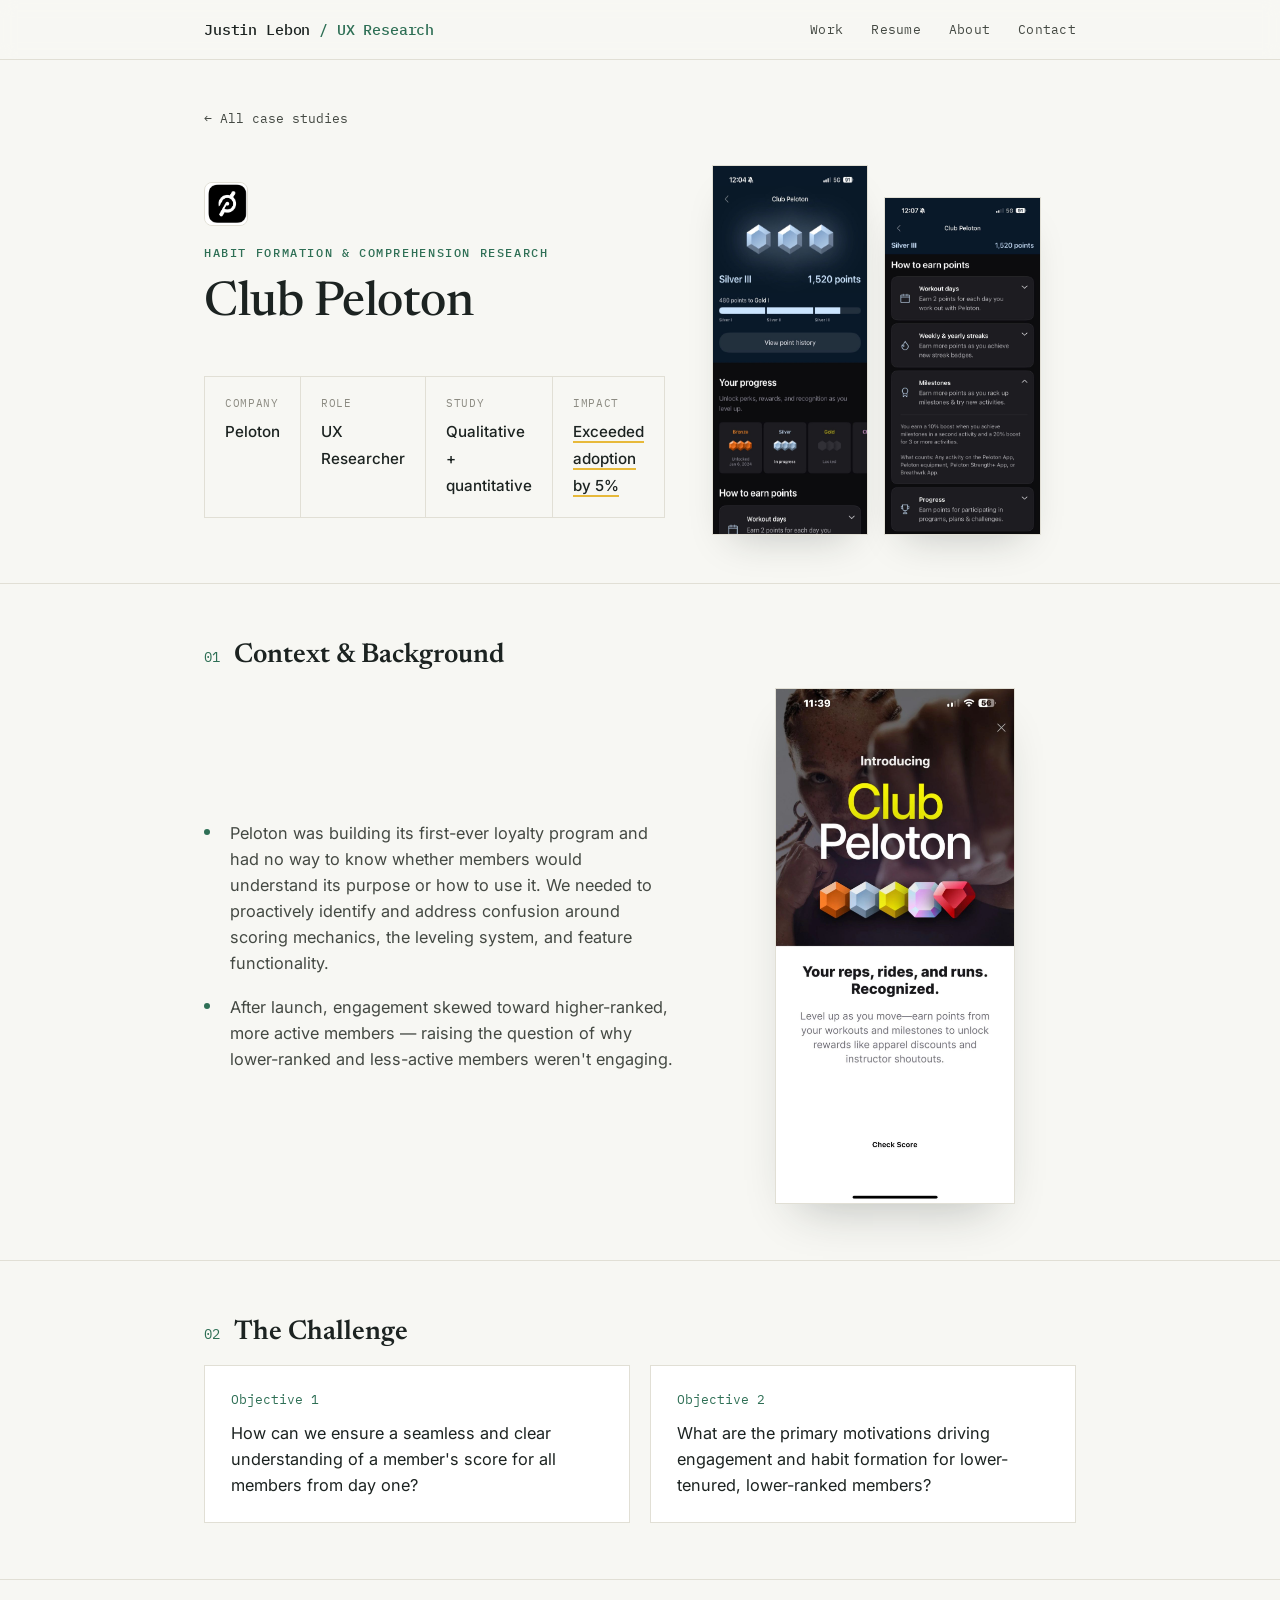
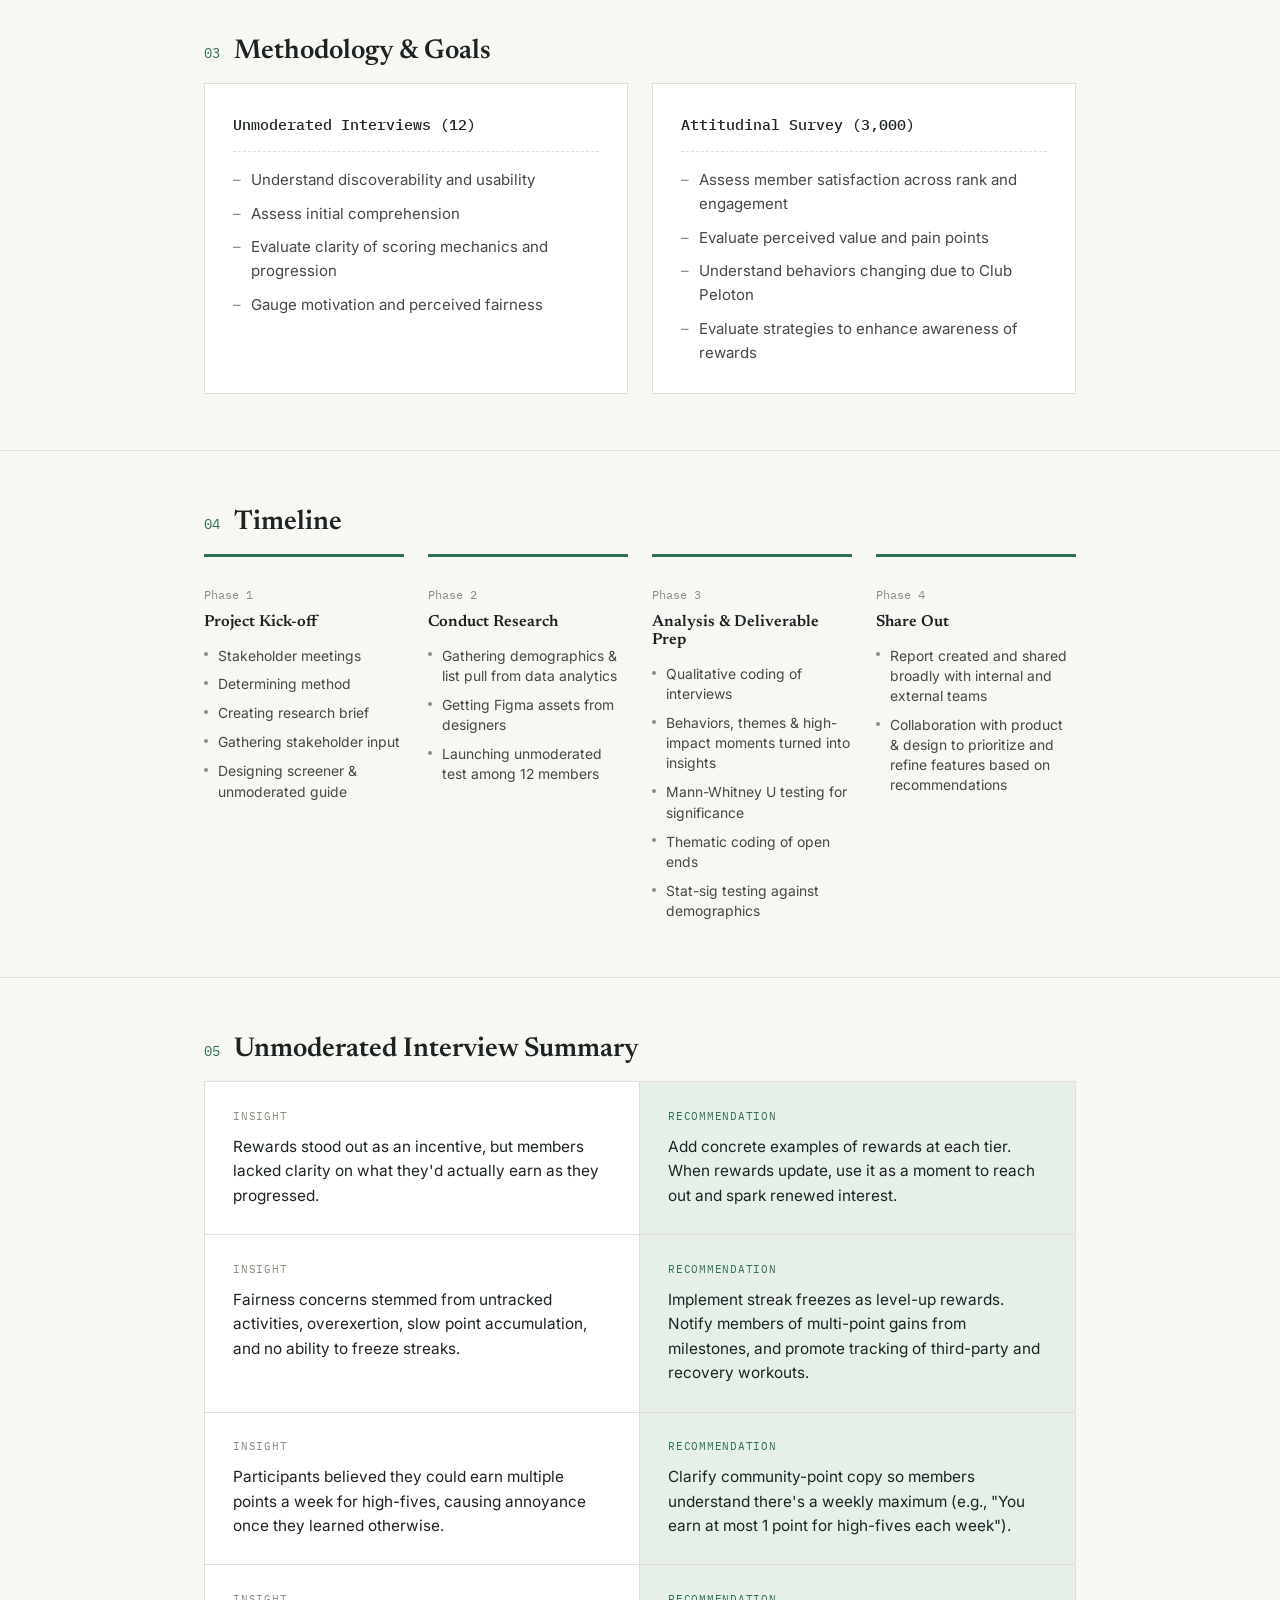
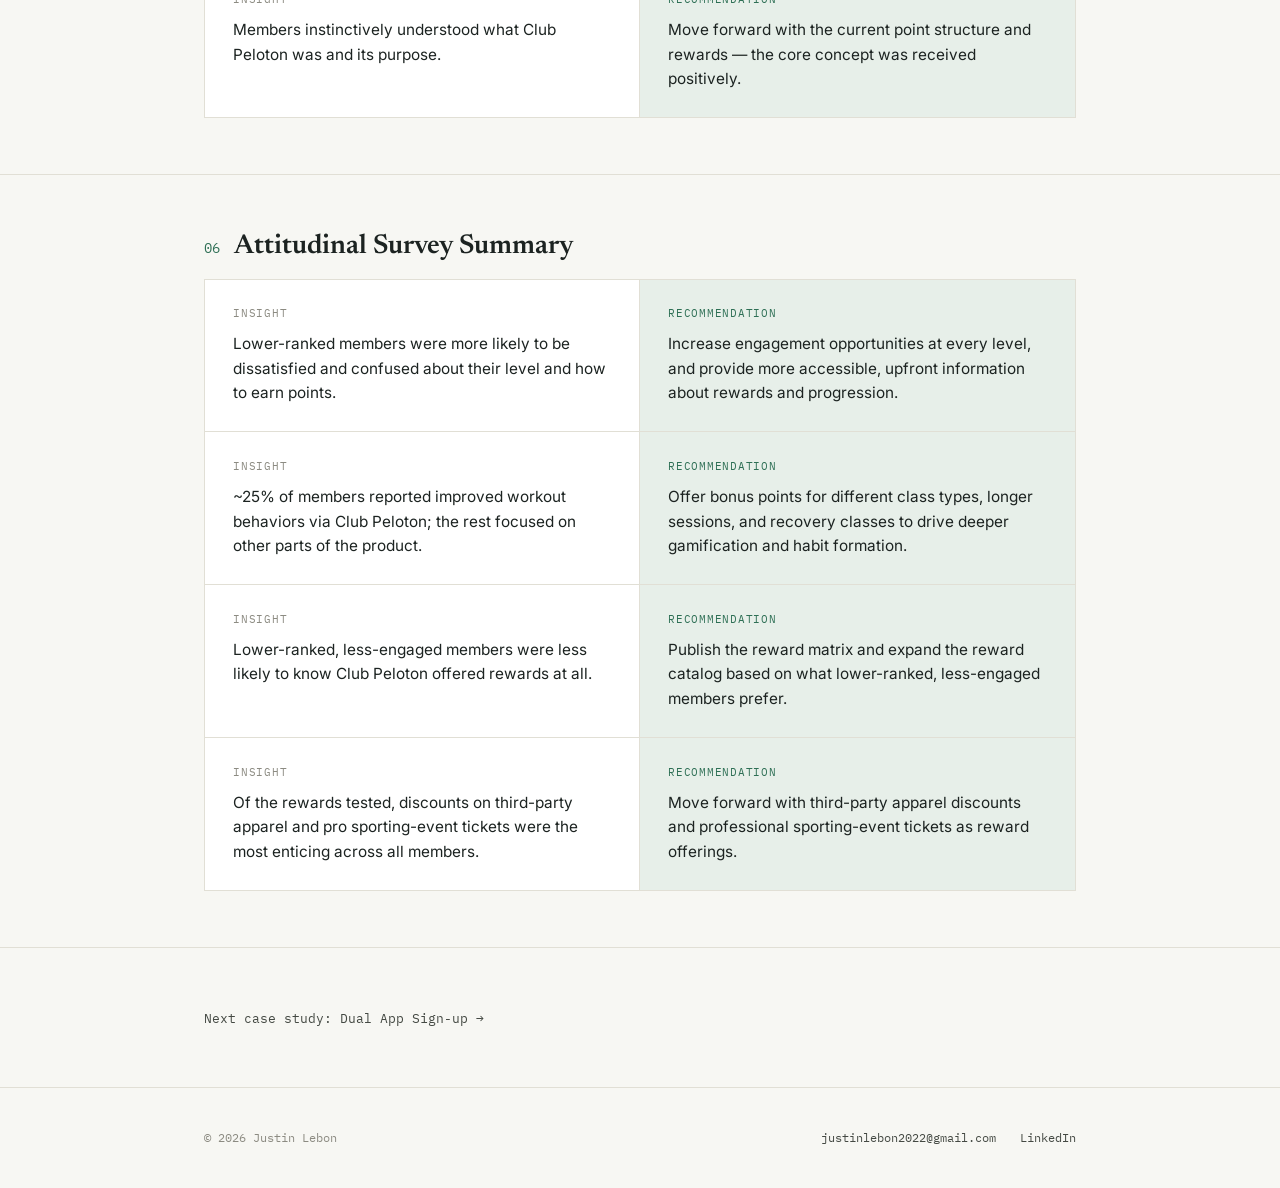
==== club-peloton.html @ ace044d2 "Update club-peloton.html" ====
<!DOCTYPE html>
<html lang="en">
<head>
<meta charset="UTF-8">
<meta name="viewport" content="width=device-width, initial-scale=1.0">
<title>Club Peloton — Justin Lebon</title>
<meta name="description" content="Habit formation and comprehension research for Peloton's first loyalty program.">
<link rel="preconnect" href="https://fonts.googleapis.com">
<link rel="preconnect" href="https://fonts.gstatic.com" crossorigin>
<link href="https://fonts.googleapis.com/css2?family=Newsreader:wght@400;500;600&family=Inter:wght@400;500;600&family=IBM+Plex+Mono:wght@400;500&display=swap" rel="stylesheet">
<link rel="stylesheet" href="style.css">
</head>
<body>

<header class="site-header">
  <div class="container">
    <a href="index.html" class="brand">Justin Lebon <span>/ UX Research</span></a>
    <nav class="nav-links">
      <a href="index.html#work">Work</a>
      <a href="resume.html">Resume</a>
      <a href="index.html#about">About</a>
      <a href="mailto:justinlebon2022@gmail.com">Contact</a>
    </nav>
  </div>
</header>

<main>
  <section class="case-hero">
    <div class="container">
      <a href="index.html#work" class="back-link">← All case studies</a>

      <div class="grid">
        <div>
          <img class="company-logo" src="images/peloton-logo.jpg" alt="Peloton logo">
          <span class="eyebrow">Habit Formation &amp; Comprehension Research</span>
          <h1>Club Peloton</h1>

          <div class="meta-row">
            <div class="cell"><span class="k">Company</span><span class="v">Peloton</span></div>
            <div class="cell"><span class="k">Role</span><span class="v">UX Researcher</span></div>
            <div class="cell"><span class="k">Study</span><span class="v">Qualitative + quantitative</span></div>
            <div class="cell"><span class="k">Impact</span><span class="v mark">Exceeded adoption by 5%</span></div>
          </div>
        </div>
        <div class="shots">
          <img src="images/club-peloton-progress.jpg" alt="Club Peloton progress screen showing Silver III rank">
          <img src="images/club-peloton-earnpoints.jpg" alt="Club Peloton screen listing how to earn points">
        </div>
      </div>
    </div>
  </section>

  <section class="case-section">
    <div class="container">
      <div class="section-head"><span class="index">01</span><h2>Context &amp; Background</h2></div>
      <div class="context-media reveal">
        <ul class="lead-list" style="margin:0;">
          <li>Peloton was building its first-ever loyalty program and had no way to know whether members would understand its purpose or how to use it. We needed to proactively identify and address confusion around scoring mechanics, the leveling system, and feature functionality.</li>
          <li>After launch, engagement skewed toward higher-ranked, more active members — raising the question of why lower-ranked and less-active members weren't engaging.</li>
        </ul>
        <div class="art phone">
          <img src="images/club-peloton-intro.jpg" alt="Introducing Club Peloton onboarding screen">
        </div>
      </div>
    </div>
  </section>

  <section class="case-section">
    <div class="container">
      <div class="section-head"><span class="index">02</span><h2>The Challenge</h2></div>
      <div class="objective-cards reveal">
        <div class="objective-card">
          <span class="num">Objective 1</span>
          <p>How can we ensure a seamless and clear understanding of a member's score for all members from day one?</p>
        </div>
        <div class="objective-card">
          <span class="num">Objective 2</span>
          <p>What are the primary motivations driving engagement and habit formation for lower-tenured, lower-ranked members?</p>
        </div>
      </div>
    </div>
  </section>

  <section class="case-section">
    <div class="container">
      <div class="section-head"><span class="index">03</span><h2>Methodology &amp; Goals</h2></div>
      <div class="method-grid reveal">
        <div class="method-card">
          <div class="method-name">Unmoderated Interviews (12)</div>
          <ul>
            <li>Understand discoverability and usability</li>
            <li>Assess initial comprehension</li>
            <li>Evaluate clarity of scoring mechanics and progression</li>
            <li>Gauge motivation and perceived fairness</li>
          </ul>
        </div>
        <div class="method-card">
          <div class="method-name">Attitudinal Survey (3,000)</div>
          <ul>
            <li>Assess member satisfaction across rank and engagement</li>
            <li>Evaluate perceived value and pain points</li>
            <li>Understand behaviors changing due to Club Peloton</li>
            <li>Evaluate strategies to enhance awareness of rewards</li>
          </ul>
        </div>
      </div>
    </div>
  </section>

  <section class="case-section">
    <div class="container">
      <div class="section-head"><span class="index">04</span><h2>Timeline</h2></div>
      <div class="timeline reveal">
        <div class="timeline-phase">
          <span class="phase-num">Phase 1</span>
          <h3>Project Kick-off</h3>
          <ul>
            <li>Stakeholder meetings</li>
            <li>Determining method</li>
            <li>Creating research brief</li>
            <li>Gathering stakeholder input</li>
            <li>Designing screener &amp; unmoderated guide</li>
          </ul>
        </div>
        <div class="timeline-phase">
          <span class="phase-num">Phase 2</span>
          <h3>Conduct Research</h3>
          <ul>
            <li>Gathering demographics &amp; list pull from data analytics</li>
            <li>Getting Figma assets from designers</li>
            <li>Launching unmoderated test among 12 members</li>
          </ul>
        </div>
        <div class="timeline-phase">
          <span class="phase-num">Phase 3</span>
          <h3>Analysis &amp; Deliverable Prep</h3>
          <ul>
            <li>Qualitative coding of interviews</li>
            <li>Behaviors, themes &amp; high-impact moments turned into insights</li>
            <li>Mann-Whitney U testing for significance</li>
            <li>Thematic coding of open ends</li>
            <li>Stat-sig testing against demographics</li>
          </ul>
        </div>
        <div class="timeline-phase">
          <span class="phase-num">Phase 4</span>
          <h3>Share Out</h3>
          <ul>
            <li>Report created and shared broadly with internal and external teams</li>
            <li>Collaboration with product &amp; design to prioritize and refine features based on recommendations</li>
          </ul>
        </div>
      </div>
    </div>
  </section>

  <section class="case-section">
    <div class="container">
      <div class="section-head"><span class="index">05</span><h2>Unmoderated Interview Summary</h2></div>
      <div class="finding-list reveal">
        <div class="finding">
          <div class="insight"><span class="tag">Insight</span><p>Rewards stood out as an incentive, but members lacked clarity on what they'd actually earn as they progressed.</p></div>
          <div class="recommendation"><span class="tag">Recommendation</span><p>Add concrete examples of rewards at each tier. When rewards update, use it as a moment to reach out and spark renewed interest.</p></div>
        </div>
        <div class="finding">
          <div class="insight"><span class="tag">Insight</span><p>Fairness concerns stemmed from untracked activities, overexertion, slow point accumulation, and no ability to freeze streaks.</p></div>
          <div class="recommendation"><span class="tag">Recommendation</span><p>Implement streak freezes as level-up rewards. Notify members of multi-point gains from milestones, and promote tracking of third-party and recovery workouts.</p></div>
        </div>
        <div class="finding">
          <div class="insight"><span class="tag">Insight</span><p>Participants believed they could earn multiple points a week for high-fives, causing annoyance once they learned otherwise.</p></div>
          <div class="recommendation"><span class="tag">Recommendation</span><p>Clarify community-point copy so members understand there's a weekly maximum (e.g., "You earn at most 1 point for high-fives each week").</p></div>
        </div>
        <div class="finding">
          <div class="insight"><span class="tag">Insight</span><p>Members instinctively understood what Club Peloton was and its purpose.</p></div>
          <div class="recommendation"><span class="tag">Recommendation</span><p>Move forward with the current point structure and rewards — the core concept was received positively.</p></div>
        </div>
      </div>
    </div>
  </section>

  <section class="case-section">
    <div class="container">
      <div class="section-head"><span class="index">06</span><h2>Attitudinal Survey Summary</h2></div>
      <div class="finding-list reveal">
        <div class="finding">
          <div class="insight"><span class="tag">Insight</span><p>Lower-ranked members were more likely to be dissatisfied and confused about their level and how to earn points.</p></div>
          <div class="recommendation"><span class="tag">Recommendation</span><p>Increase engagement opportunities at every level, and provide more accessible, upfront information about rewards and progression.</p></div>
        </div>
        <div class="finding">
          <div class="insight"><span class="tag">Insight</span><p>~25% of members reported improved workout behaviors via Club Peloton; the rest focused on other parts of the product.</p></div>
          <div class="recommendation"><span class="tag">Recommendation</span><p>Offer bonus points for different class types, longer sessions, and recovery classes to drive deeper gamification and habit formation.</p></div>
        </div>
        <div class="finding">
          <div class="insight"><span class="tag">Insight</span><p>Lower-ranked, less-engaged members were less likely to know Club Peloton offered rewards at all.</p></div>
          <div class="recommendation"><span class="tag">Recommendation</span><p>Publish the reward matrix and expand the reward catalog based on what lower-ranked, less-engaged members prefer.</p></div>
        </div>
        <div class="finding">
          <div class="insight"><span class="tag">Insight</span><p>Of the rewards tested, discounts on third-party apparel and pro sporting-event tickets were the most enticing across all members.</p></div>
          <div class="recommendation"><span class="tag">Recommendation</span><p>Move forward with third-party apparel discounts and professional sporting-event tickets as reward offerings.</p></div>
        </div>
      </div>
    </div>
  </section>

  <section class="case-section">
    <div class="container">
      <a href="subscription-revenue.html" class="back-link reveal">Next case study: Dual App Sign-up →</a>
    </div>
  </section>
</main>

<footer class="site-footer">
  <div class="container">
    <span>© 2026 Justin Lebon</span>
    <div class="footer-links">
      <a href="mailto:justinlebon2022@gmail.com">justinlebon2022@gmail.com</a>
      <a href="https://www.linkedin.com/in/justin-lebon/" target="_blank" rel="noopener">LinkedIn</a>
    </div>
  </div>
</footer>

<script src="script.js"></script>
</body>
</html>
---- style.css ----
/* ===========================================================
   Justin Lebon — UX Research Portfolio
   Design language: "field notes" — a researcher's annotated
   notebook. Paper ground, ink type, forest-green signal color
   for data/impact, and a marker-highlighter accent used only
   on the numbers that matter.
   =========================================================== */

:root {
  /* color */
  --paper: #F7F7F3;
  --paper-raised: #FFFFFF;
  --ink: #1C2321;
  --ink-soft: #444943;
  --muted: #8C8B82;
  --line: #E1DFD5;
  --signal: #2E6F55;      /* forest green — data, links, accents */
  --signal-soft: #E7EFE9; /* pale wash of signal for chips/backgrounds */
  --mark: #E7B93A;        /* marker-highlighter gold */
  --mark-soft: #FBEFCB;

  /* type */
  --font-display: "Newsreader", Georgia, serif;
  --font-body: "Inter", -apple-system, BlinkMacSystemFont, sans-serif;
  --font-mono: "IBM Plex Mono", ui-monospace, monospace;

  /* layout */
  --max: 920px;
  --edge: 1.5rem;
}

* { box-sizing: border-box; }

html {
  scroll-behavior: smooth;
}

@media (prefers-reduced-motion: reduce) {
  html { scroll-behavior: auto; }
  *, *::before, *::after {
    animation-duration: 0.01ms !important;
    animation-iteration-count: 1 !important;
    transition-duration: 0.01ms !important;
    scroll-behavior: auto !important;
  }
}

body {
  margin: 0;
  background: var(--paper);
  color: var(--ink);
  font-family: var(--font-body);
  font-size: 17px;
  line-height: 1.6;
  -webkit-font-smoothing: antialiased;
}

::selection {
  background: var(--mark-soft);
  color: var(--ink);
}

a {
  color: var(--signal);
  text-decoration: none;
}
a:hover { text-decoration: underline; }

:focus-visible {
  outline: 2px solid var(--signal);
  outline-offset: 3px;
  border-radius: 2px;
}

img { max-width: 100%; display: block; }

.container {
  max-width: var(--max);
  margin: 0 auto;
  padding: 0 var(--edge);
}

.eyebrow {
  font-family: var(--font-mono);
  font-size: 0.72rem;
  letter-spacing: 0.14em;
  text-transform: uppercase;
  color: var(--signal);
  font-weight: 500;
}
.eyebrow.muted { color: var(--muted); }

h1, h2, h3 {
  font-family: var(--font-display);
  font-weight: 600;
  color: var(--ink);
  line-height: 1.15;
  margin: 0;
}

h1 { font-size: clamp(2.4rem, 5vw, 3.6rem); font-weight: 500; letter-spacing: -0.01em; }
h2 { font-size: clamp(1.5rem, 3vw, 2rem); }
h3 { font-size: 1.15rem; font-weight: 600; }

p { margin: 0.75em 0; color: var(--ink-soft); }

/* ---------- marker highlight, the signature element ---------- */
.mark {
  background-image: linear-gradient(var(--mark) 0 0);
  background-repeat: no-repeat;
  background-size: 100% 0.42em;
  background-position: 0 82%;
  padding: 0 0.08em;
  font-style: normal;
}

.meta-row .cell .v.mark {
  background-image: none;
  padding: 0;
  text-decoration: underline;
  text-decoration-color: var(--mark);
  text-decoration-thickness: 2px;
  text-underline-offset: 4px;
}

/* ---------- header ---------- */
.site-header {
  position: sticky;
  top: 0;
  z-index: 20;
  background: rgba(247, 247, 243, 0.88);
  backdrop-filter: blur(8px);
  border-bottom: 1px solid var(--line);
}
.site-header .container {
  display: flex;
  align-items: center;
  justify-content: space-between;
  padding-top: 1.1rem;
  padding-bottom: 1.1rem;
}
.brand {
  font-family: var(--font-mono);
  font-size: 0.92rem;
  color: var(--ink);
  font-weight: 500;
  letter-spacing: -0.01em;
}
.brand:hover { text-decoration: none; color: var(--signal); }
.brand span { color: var(--signal); }

.nav-links {
  display: flex;
  gap: 1.75rem;
  font-family: var(--font-mono);
  font-size: 0.82rem;
  letter-spacing: 0.02em;
}
.nav-links a { color: var(--ink-soft); }
.nav-links a:hover { color: var(--signal); }

.back-link {
  font-family: var(--font-mono);
  font-size: 0.82rem;
  color: var(--ink-soft);
  display: inline-flex;
  align-items: center;
  gap: 0.4em;
}
.back-link:hover { color: var(--signal); text-decoration: none; }

/* ---------- hero ---------- */
.hero {
  padding: 5rem 0 4rem;
  border-bottom: 1px solid var(--line);
}
.hero .eyebrow { margin-bottom: 1.1rem; display: block; }
.hero h1 { max-width: 15ch; }
.hero .lede {
  max-width: 46ch;
  font-size: 1.15rem;
  margin-top: 1.4rem;
  color: var(--ink-soft);
}
.hero .stats {
  display: flex;
  flex-wrap: wrap;
  gap: 2.5rem;
  margin-top: 2.75rem;
}
.hero .stat .num {
  font-family: var(--font-display);
  font-size: 1.9rem;
  color: var(--ink);
  display: block;
}
.hero .stat .num.mark {
  background-size: 100% 0.1em;
  background-position: 0 100%;
  padding: 0 0.1em 0.18em;
}
.hero .stat .label {
  font-family: var(--font-mono);
  font-size: 0.72rem;
  color: var(--muted);
  text-transform: uppercase;
  letter-spacing: 0.08em;
}

/* ---------- case study grid (index) ---------- */
.section-label {
  padding: 3.25rem 0 1.5rem;
  display: flex;
  align-items: baseline;
  justify-content: space-between;
  gap: 1rem;
}
.section-label h2 { font-size: 1.05rem; font-family: var(--font-mono); text-transform: uppercase; letter-spacing: 0.06em; font-weight: 500; color: var(--ink); }
.section-label .count { font-family: var(--font-mono); font-size: 0.8rem; color: var(--muted); }

.case-grid {
  display: grid;
  grid-template-columns: repeat(2, 1fr);
  gap: 1px;
  background: var(--line);
  border: 1px solid var(--line);
  margin-bottom: 4rem;
}
@media (max-width: 720px) {
  .case-grid { grid-template-columns: 1fr; }
}

.case-card {
  background: var(--paper);
  padding: 2.25rem 2rem;
  display: flex;
  flex-direction: column;
  gap: 0.9rem;
  transition: background 0.2s ease;
}
.case-card:hover { background: var(--paper-raised); }
.case-card .top-row {
  display: flex;
  justify-content: space-between;
  align-items: flex-start;
  gap: 1rem;
}
.case-card .company {
  font-family: var(--font-mono);
  font-size: 0.72rem;
  letter-spacing: 0.08em;
  text-transform: uppercase;
  color: var(--muted);
}
.case-card .tag {
  font-family: var(--font-mono);
  font-size: 0.68rem;
  color: var(--signal);
  background: var(--signal-soft);
  padding: 0.25em 0.6em;
  border-radius: 3px;
  white-space: nowrap;
}
.case-card h3 {
  font-size: 1.35rem;
  margin-top: 0.1rem;
}
.case-card .desc {
  font-size: 0.96rem;
  color: var(--ink-soft);
  flex-grow: 1;
}
.case-card .impact {
  font-size: 0.9rem;
  padding-top: 0.6rem;
  border-top: 1px dashed var(--line);
  color: var(--ink-soft);
}
.case-card .impact strong { color: var(--ink); font-weight: 600; }
.case-card .read-link {
  font-family: var(--font-mono);
  font-size: 0.78rem;
  color: var(--ink);
  margin-top: 0.3rem;
}
.case-card:hover .read-link { color: var(--signal); }

/* ---------- about strip ---------- */
.about-strip {
  padding: 3.5rem 0 4.5rem;
  border-top: 1px solid var(--line);
}
.about-strip .grid {
  display: grid;
  grid-template-columns: 1.1fr 1fr;
  gap: 3rem;
}
@media (max-width: 720px) {
  .about-strip .grid { grid-template-columns: 1fr; }
}
.about-strip p { font-size: 1.02rem; }
.method-list {
  list-style: none;
  margin: 0;
  padding: 0;
  font-family: var(--font-mono);
  font-size: 0.85rem;
}
.about-stats {
  display: flex;
  flex-wrap: wrap;
  gap: 2rem;
  margin-top: 1.75rem;
}
.about-stats .num {
  font-family: var(--font-display);
  font-size: 1.5rem;
  color: var(--ink);
  display: block;
}
.about-stats .label {
  font-family: var(--font-mono);
  font-size: 0.7rem;
  color: var(--muted);
  text-transform: uppercase;
  letter-spacing: 0.06em;
}
.method-list li {
  display: flex;
  justify-content: space-between;
  padding: 0.7em 0;
  border-bottom: 1px solid var(--line);
  color: var(--ink-soft);
}
.method-list li span:last-child { color: var(--muted); }

/* ---------- footer ---------- */
.site-footer {
  border-top: 1px solid var(--line);
  padding: 2.5rem 0;
}
.site-footer .container {
  display: flex;
  justify-content: space-between;
  align-items: center;
  flex-wrap: wrap;
  gap: 1rem;
  font-family: var(--font-mono);
  font-size: 0.78rem;
  color: var(--muted);
}
.site-footer .container a { color: var(--ink-soft); }
.site-footer .container a:hover { color: var(--signal); }
.footer-links {
  display: flex;
  gap: 1.5rem;
}

/* ===========================================================
   Case study pages
   =========================================================== */

.case-hero {
  padding: 2.75rem 0 3rem;
  border-bottom: 1px solid var(--line);
}
.case-hero .back-link { margin-bottom: 2.25rem; display: inline-flex; }
.case-hero .eyebrow { margin-bottom: 0.9rem; display: block; }
.case-hero h1 { max-width: 22ch; font-size: clamp(2rem, 4.4vw, 3rem); }

.meta-row {
  display: grid;
  grid-template-columns: repeat(4, 1fr);
  gap: 1px;
  background: var(--line);
  border: 1px solid var(--line);
  margin-top: 2.75rem;
}
@media (max-width: 720px) {
  .meta-row { grid-template-columns: repeat(2, 1fr); }
}
.meta-row .cell {
  background: var(--paper);
  padding: 1.1rem 1.25rem;
}
.meta-row .cell .k {
  font-family: var(--font-mono);
  font-size: 0.68rem;
  text-transform: uppercase;
  letter-spacing: 0.06em;
  color: var(--muted);
  display: block;
  margin-bottom: 0.35rem;
}
.meta-row .cell .v {
  font-size: 0.95rem;
  color: var(--ink);
  font-weight: 500;
}

.case-section {
  padding: 3.5rem 0;
  border-bottom: 1px solid var(--line);
}
.case-section:last-of-type { border-bottom: none; }
.case-section .section-head {
  display: flex;
  align-items: baseline;
  gap: 0.9rem;
  margin-bottom: 1rem;
}
.case-section .index {
  font-family: var(--font-mono);
  font-size: 0.85rem;
  color: var(--signal);
}
.case-section h2 { font-size: clamp(1.3rem, 2.6vw, 1.7rem); }

.lead-list {
  margin: 0;
  padding: 0;
  list-style: none;
  display: grid;
  gap: 1.1rem;
}
.lead-list li {
  padding-left: 1.6rem;
  position: relative;
  color: var(--ink-soft);
  font-size: 1.02rem;
}
.lead-list li::before {
  content: "";
  position: absolute;
  left: 0;
  top: 0.55em;
  width: 6px;
  height: 6px;
  background: var(--signal);
  border-radius: 50%;
}

.objective-cards {
  display: grid;
  grid-template-columns: repeat(2, 1fr);
  gap: 1.25rem;
}
@media (max-width: 720px) { .objective-cards { grid-template-columns: 1fr; } }
.objective-card {
  border: 1px solid var(--line);
  padding: 1.5rem 1.6rem;
  background: var(--paper-raised);
}
.objective-card .num {
  font-family: var(--font-mono);
  color: var(--signal);
  font-size: 0.8rem;
  display: block;
  margin-bottom: 0.6rem;
}
.objective-card p { margin: 0; color: var(--ink); font-size: 1.02rem; }

.method-grid {
  display: grid;
  grid-template-columns: repeat(2, 1fr);
  gap: 1.5rem;
}
@media (max-width: 720px) { .method-grid { grid-template-columns: 1fr; } }
.method-card {
  background: var(--paper-raised);
  border: 1px solid var(--line);
  padding: 1.75rem;
}
.method-card .method-name {
  font-family: var(--font-mono);
  font-size: 0.95rem;
  color: var(--ink);
  font-weight: 500;
  margin-bottom: 1rem;
  padding-bottom: 0.9rem;
  border-bottom: 1px dashed var(--line);
}
.method-card ul {
  margin: 0;
  padding: 0;
  list-style: none;
  display: grid;
  gap: 0.6rem;
}
.method-card li {
  font-size: 0.94rem;
  color: var(--ink-soft);
  padding-left: 1.1rem;
  position: relative;
}
.method-card li::before {
  content: "–";
  position: absolute;
  left: 0;
  color: var(--muted);
}

/* timeline */
.timeline {
  display: grid;
  grid-template-columns: repeat(4, 1fr);
  gap: 1.5rem;
}
@media (max-width: 860px) {
  .timeline { grid-template-columns: 1fr; }
}
.timeline-phase {
  position: relative;
  padding-top: 1.6rem;
}
.timeline-phase::before {
  content: "";
  position: absolute;
  top: 0;
  left: 0;
  right: 0;
  height: 3px;
  background: var(--signal);
}
.timeline-phase .phase-num {
  font-family: var(--font-mono);
  font-size: 0.72rem;
  color: var(--muted);
}
.timeline-phase h3 {
  font-size: 1rem;
  margin: 0.35rem 0 0.9rem;
}
.timeline-phase ul {
  margin: 0;
  padding: 0;
  list-style: none;
  display: grid;
  gap: 0.55rem;
}
.timeline-phase li {
  font-size: 0.87rem;
  color: var(--ink-soft);
  line-height: 1.45;
  padding-left: 0.9rem;
  position: relative;
}
.timeline-phase li::before {
  content: "";
  position: absolute;
  left: 0;
  top: 0.5em;
  width: 4px;
  height: 4px;
  background: var(--muted);
  border-radius: 50%;
}

/* insight / recommendation pairs */
.finding-list {
  display: grid;
  gap: 1px;
  background: var(--line);
  border: 1px solid var(--line);
}
.finding {
  background: var(--paper-raised);
  display: grid;
  grid-template-columns: 1fr 1fr;
}
@media (max-width: 720px) {
  .finding { grid-template-columns: 1fr; }
}
.finding > div {
  padding: 1.6rem 1.75rem;
}
.finding .insight { border-right: 1px solid var(--line); }
@media (max-width: 720px) {
  .finding .insight { border-right: none; border-bottom: 1px solid var(--line); }
}
.finding .tag {
  font-family: var(--font-mono);
  font-size: 0.68rem;
  text-transform: uppercase;
  letter-spacing: 0.07em;
  display: block;
  margin-bottom: 0.6rem;
}
.finding .insight .tag { color: var(--muted); }
.finding .recommendation .tag { color: var(--signal); }
.finding p { margin: 0; font-size: 0.96rem; color: var(--ink); }
.finding .recommendation { background: var(--signal-soft); }

/* ---------- imagery ---------- */
.case-card .thumb {
  width: 100%;
  aspect-ratio: 16 / 10;
  object-fit: cover;
  border: 1px solid var(--line);
  margin-bottom: 0.4rem;
  background: var(--ink);
}

.case-hero .grid {
  display: grid;
  grid-template-columns: 1.1fr 0.9fr;
  gap: 3rem;
  align-items: center;
}
@media (max-width: 800px) {
  .case-hero .grid { grid-template-columns: 1fr; }
}
.case-hero .shots {
  display: flex;
  gap: 1rem;
  justify-content: center;
}
.case-hero .shots img {
  width: 48%;
  border: 1px solid var(--line);
  box-shadow: 0 20px 40px -20px rgba(28, 35, 33, 0.25);
}
.case-hero .shots img:nth-child(2) { margin-top: 2rem; }
.case-hero .shots.single img { width: 72%; }

.company-logo {
  width: 44px;
  height: 44px;
  border-radius: 8px;
  object-fit: cover;
  margin-bottom: 1.1rem;
  border: 1px solid var(--line);
}

.context-media {
  display: grid;
  grid-template-columns: 1.3fr 1fr;
  gap: 2.5rem;
  align-items: center;
}
@media (max-width: 800px) {
  .context-media { grid-template-columns: 1fr; }
}
.context-media .art img {
  width: 100%;
  border: 1px solid var(--line);
}
.context-media .art.phone {
  max-width: 240px;
  margin: 0 auto;
}
.context-media .art.phone img {
  box-shadow: 0 24px 48px -24px rgba(28, 35, 33, 0.3);
}

.method-icon {
  width: 34px;
  height: 34px;
  object-fit: contain;
  margin-bottom: 0.9rem;
  opacity: 0.85;
}

/* ===========================================================
   Resume page
   =========================================================== */

.resume-hero {
  padding: 3.5rem 0 3rem;
  border-bottom: 1px solid var(--line);
}
.resume-hero .top-row {
  display: flex;
  justify-content: space-between;
  align-items: flex-start;
  gap: 1.5rem;
  flex-wrap: wrap;
}
.resume-hero h1 { margin-top: 0.6rem; }
.resume-contact {
  margin-top: 1.3rem;
  display: flex;
  flex-wrap: wrap;
  gap: 0.5rem 1.4rem;
  font-family: var(--font-mono);
  font-size: 0.85rem;
  color: var(--ink-soft);
}
.resume-contact a { color: var(--ink-soft); }
.resume-contact a:hover { color: var(--signal); }
.resume-contact span.sep { color: var(--line); }

.btn-download {
  font-family: var(--font-mono);
  font-size: 0.8rem;
  color: var(--ink);
  border: 1px solid var(--ink);
  padding: 0.65em 1.1em;
  white-space: nowrap;
  transition: background 0.2s ease, color 0.2s ease;
}
.btn-download:hover {
  background: var(--ink);
  color: var(--paper);
  text-decoration: none;
}

.resume-section {
  padding: 3rem 0;
  border-bottom: 1px solid var(--line);
}
.resume-section:last-of-type { border-bottom: none; }
.resume-section .section-head {
  display: flex;
  align-items: baseline;
  gap: 0.9rem;
  margin-bottom: 1.75rem;
}
.resume-section .index { font-family: var(--font-mono); font-size: 0.85rem; color: var(--signal); }
.resume-section h2 { font-size: clamp(1.2rem, 2.4vw, 1.5rem); }

.job {
  display: grid;
  grid-template-columns: 1fr 2.2fr;
  gap: 1.75rem;
  padding: 1.6rem 0;
  border-top: 1px dashed var(--line);
}
.job:first-of-type { border-top: none; padding-top: 0; }
@media (max-width: 720px) {
  .job { grid-template-columns: 1fr; gap: 0.6rem; }
}
.job .job-meta .company {
  font-weight: 600;
  color: var(--ink);
  font-size: 1.05rem;
  display: block;
}
.job .job-meta .place { color: var(--muted); font-size: 0.88rem; margin-top: 0.15rem; }
.job .job-meta .role { font-family: var(--font-mono); font-size: 0.78rem; color: var(--signal); margin-top: 0.6rem; display: block; }
.job .job-meta .dates { font-family: var(--font-mono); font-size: 0.78rem; color: var(--muted); margin-top: 0.25rem; display: block; }
.job ul { margin: 0; padding: 0; list-style: none; display: grid; gap: 0.75rem; }
.job li {
  font-size: 0.97rem;
  color: var(--ink-soft);
  padding-left: 1.1rem;
  position: relative;
}
.job li::before {
  content: "";
  position: absolute;
  left: 0;
  top: 0.55em;
  width: 6px;
  height: 6px;
  background: var(--signal);
  border-radius: 50%;
}
.job li strong {
  color: var(--ink);
  font-weight: 700;
}
.skills-grid {
  display: grid;
  grid-template-columns: repeat(2, 1fr);
  gap: 1.75rem;
}
@media (max-width: 720px) { .skills-grid { grid-template-columns: 1fr; } }
.skills-grid .skill-group .label {
  font-family: var(--font-mono);
  font-size: 0.72rem;
  text-transform: uppercase;
  letter-spacing: 0.06em;
  color: var(--muted);
  display: block;
  margin-bottom: 0.9rem;
}
.chip-row { display: flex; flex-wrap: wrap; gap: 0.5rem; }
.chip {
  font-family: var(--font-mono);
  font-size: 0.8rem;
  color: var(--ink-soft);
  border: 1px solid var(--line);
  padding: 0.4em 0.75em;
  background: var(--paper-raised);
}

.edu-award {
  display: grid;
  grid-template-columns: repeat(2, 1fr);
  gap: 2rem;
}
@media (max-width: 720px) { .edu-award { grid-template-columns: 1fr; } }
.edu-award .block .label {
  font-family: var(--font-mono);
  font-size: 0.72rem;
  text-transform: uppercase;
  letter-spacing: 0.06em;
  color: var(--muted);
  display: block;
  margin-bottom: 0.9rem;
}
.edu-award .item { padding: 0.9rem 0; border-top: 1px dashed var(--line); }
.edu-award .item:first-of-type { border-top: none; padding-top: 0; }
.edu-award .item .name { font-weight: 600; color: var(--ink); font-size: 0.98rem; }
.edu-award .item .detail { font-size: 0.88rem; color: var(--muted); margin-top: 0.2rem; }

/* reveal-on-scroll */
.reveal {
  opacity: 0;
  transform: translateY(14px);
  transition: opacity 0.6s ease, transform 0.6s ease;
}
.reveal.is-visible {
  opacity: 1;
  transform: translateY(0);
}
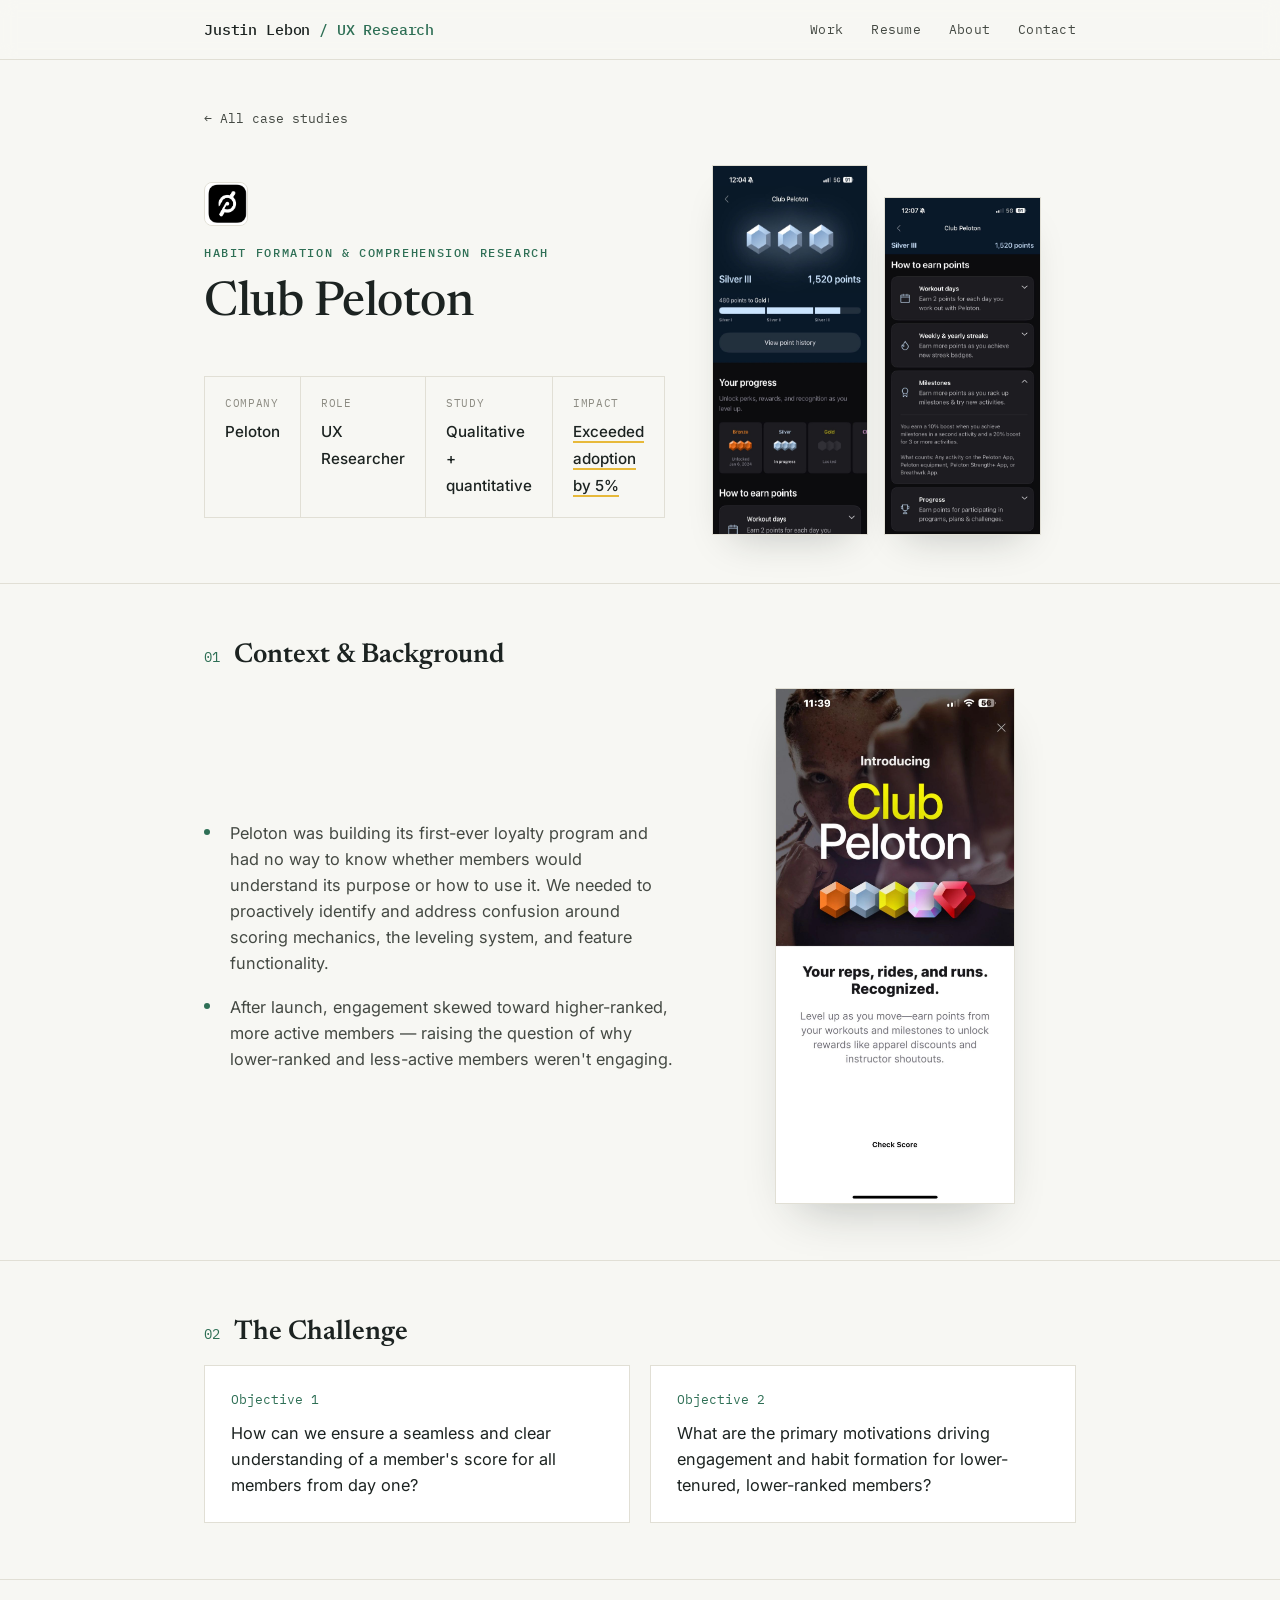
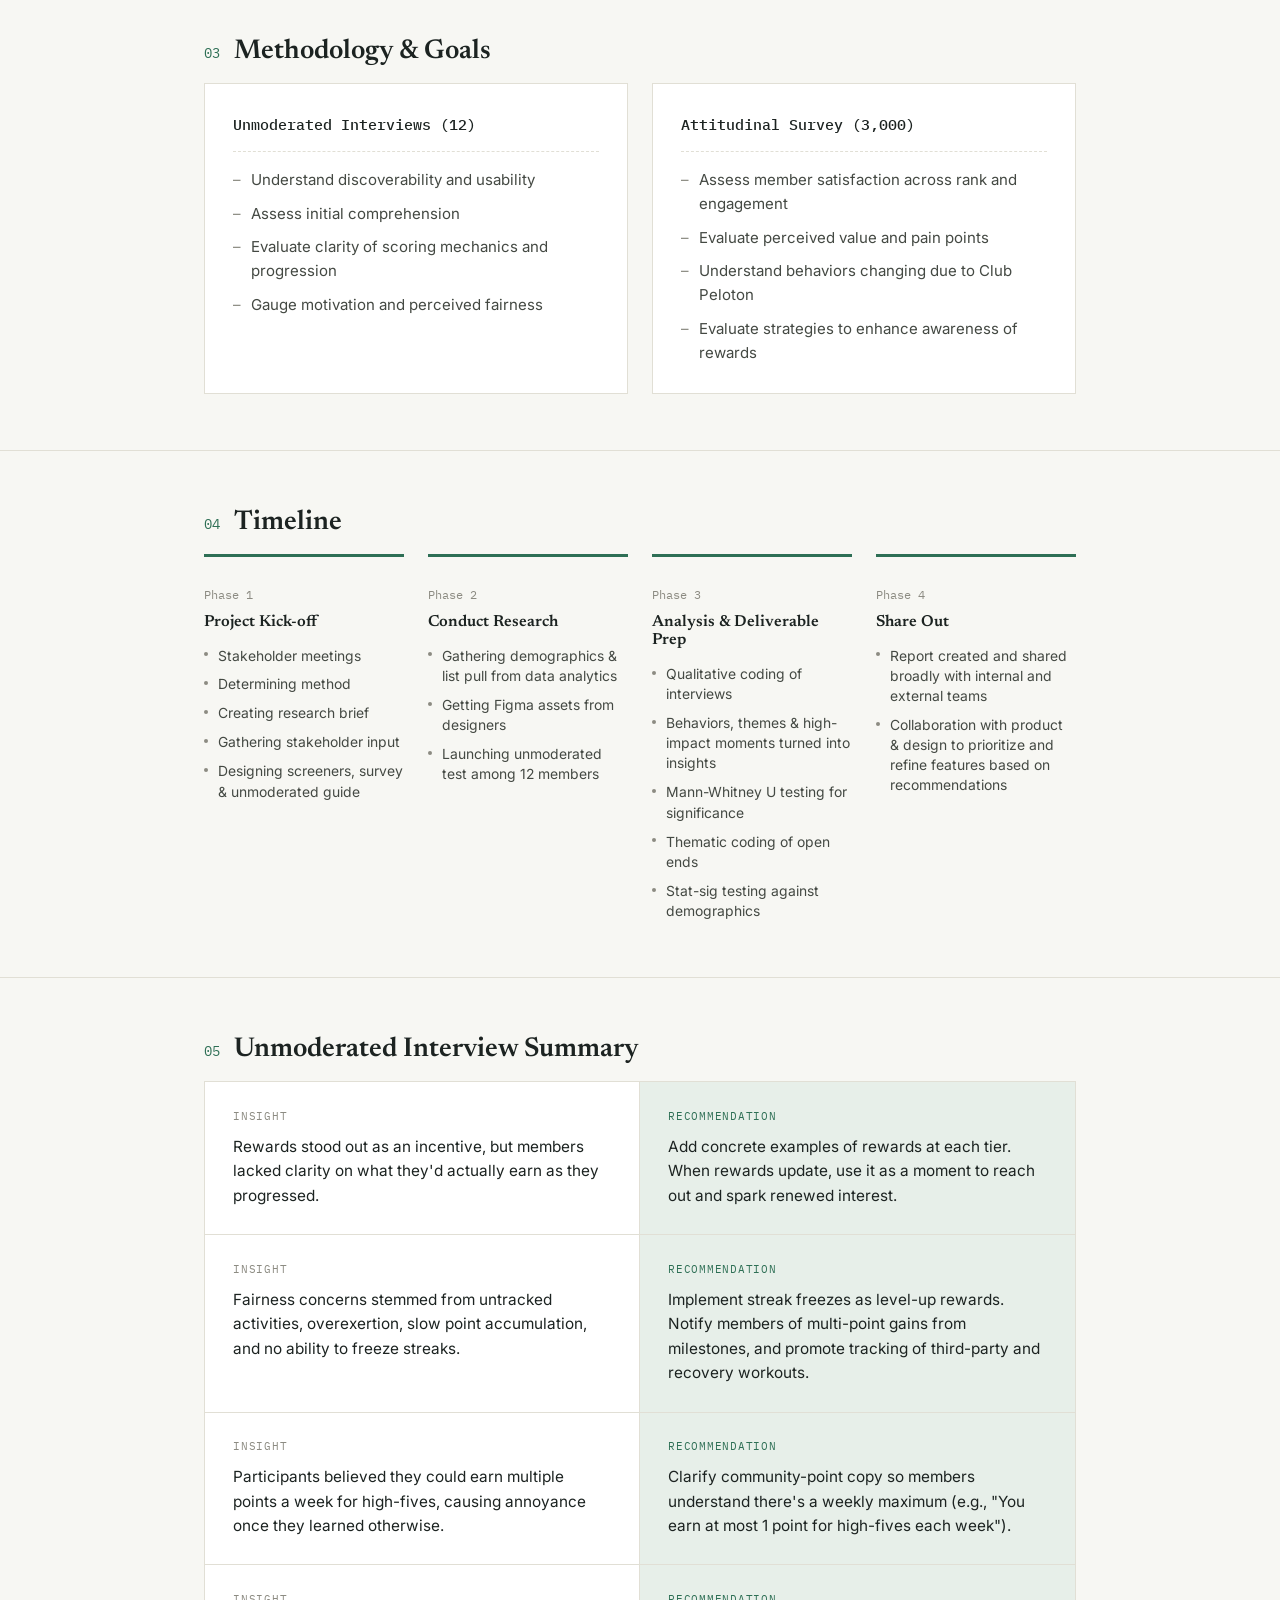
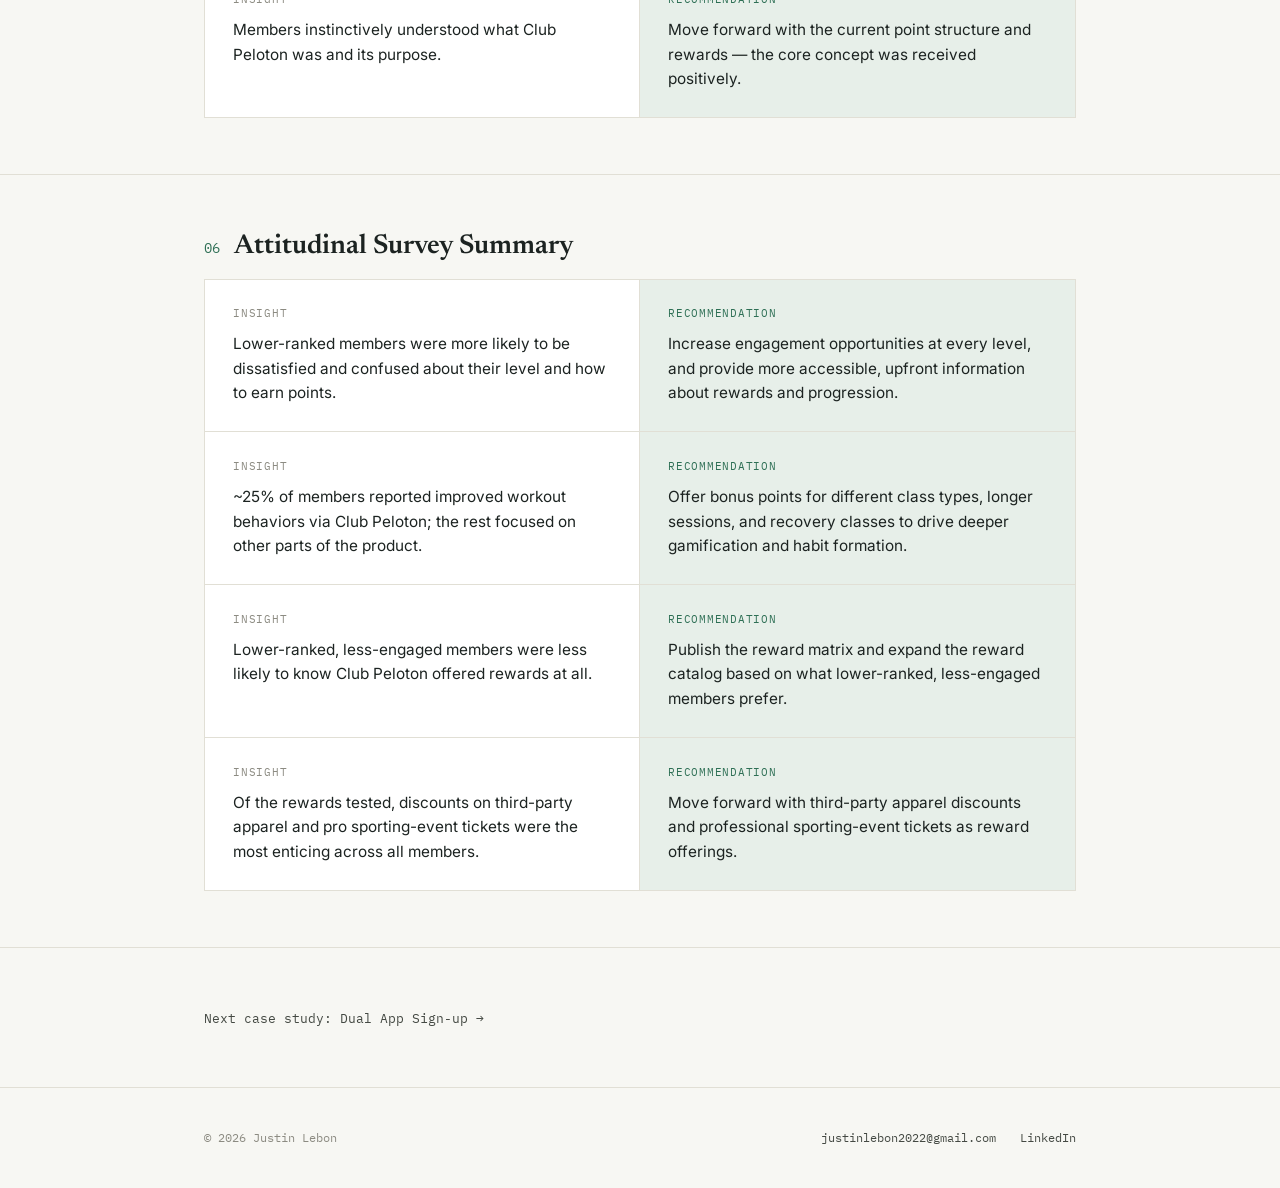
==== commit e5e20d24: "Update club-peloton.html" ====
--- a/club-peloton.html
+++ b/club-peloton.html
@@ -19,7 +19,7 @@
       <a href="index.html#work">Work</a>
       <a href="resume.html">Resume</a>
       <a href="index.html#about">About</a>
-      <a href="mailto:justinlebon2022@gmail.com">Contact</a>
+      <a href="https://mail.google.com/mail/?view=cm&fs=1&to=justinlebon2022@gmail.com" target="_blank" rel="noopener">Contact</a>
     </nav>
   </div>
 </header>
@@ -119,7 +119,7 @@
             <li>Determining method</li>
             <li>Creating research brief</li>
             <li>Gathering stakeholder input</li>
-            <li>Designing screener &amp; unmoderated guide</li>
+            <li>Designing screeners, survey &amp; unmoderated guide</li>
           </ul>
         </div>
         <div class="timeline-phase">
@@ -213,7 +213,7 @@
   <div class="container">
     <span>© 2026 Justin Lebon</span>
     <div class="footer-links">
-      <a href="mailto:justinlebon2022@gmail.com">justinlebon2022@gmail.com</a>
+      <a href="https://mail.google.com/mail/?view=cm&fs=1&to=justinlebon2022@gmail.com" target="_blank" rel="noopener">justinlebon2022@gmail.com</a>
       <a href="https://www.linkedin.com/in/justin-lebon/" target="_blank" rel="noopener">LinkedIn</a>
     </div>
   </div>
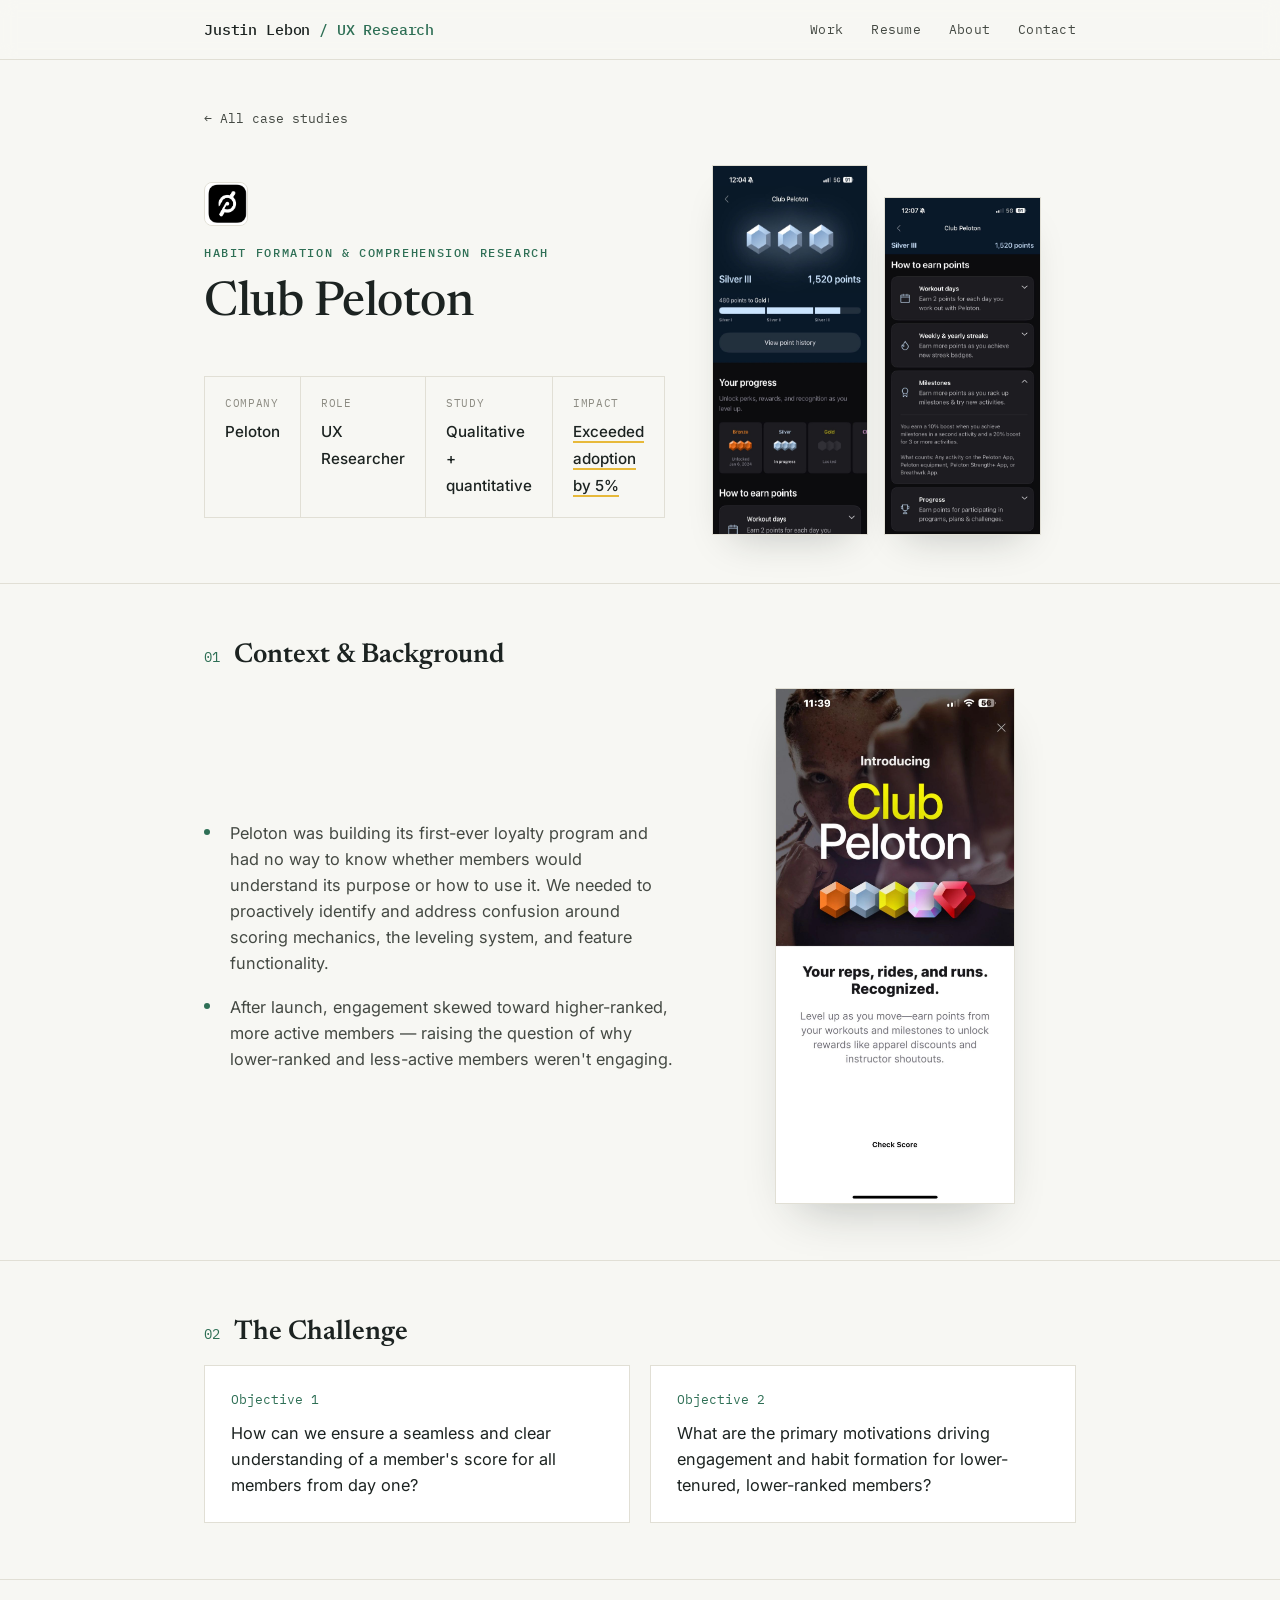
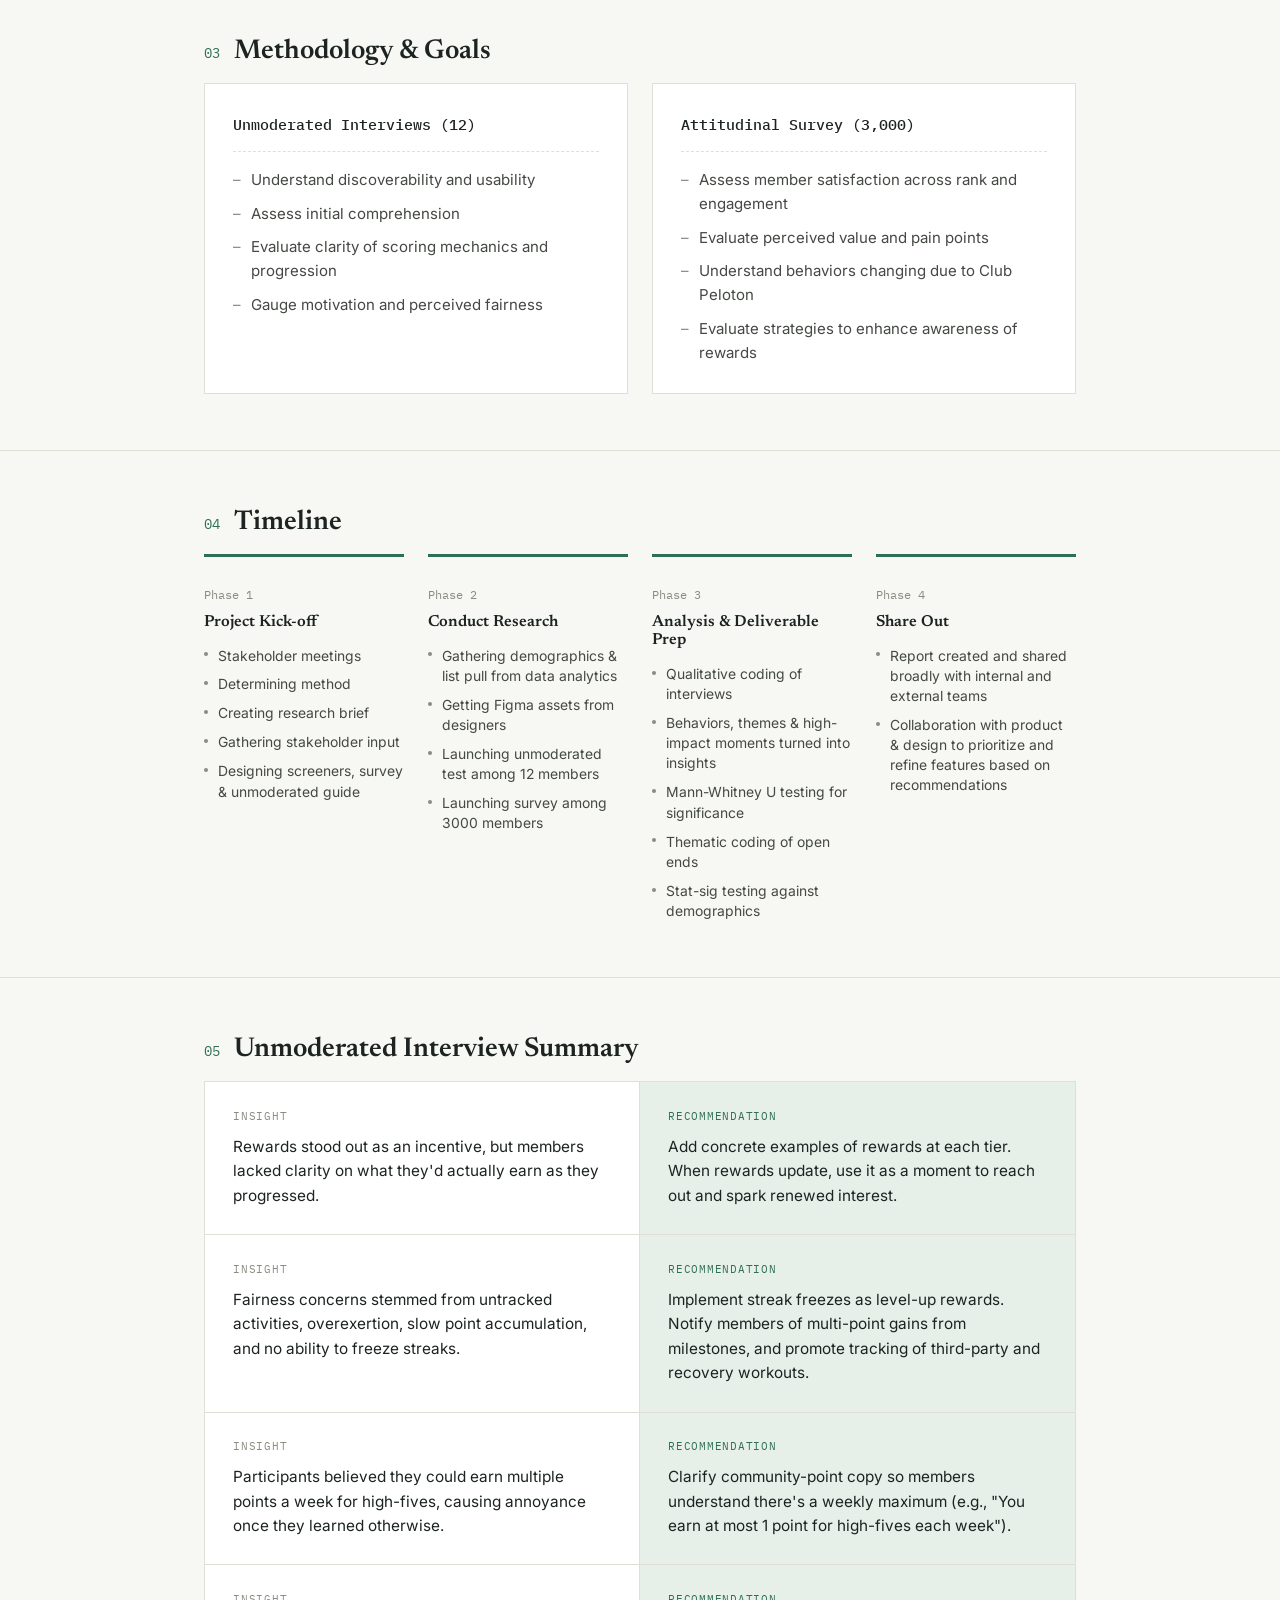
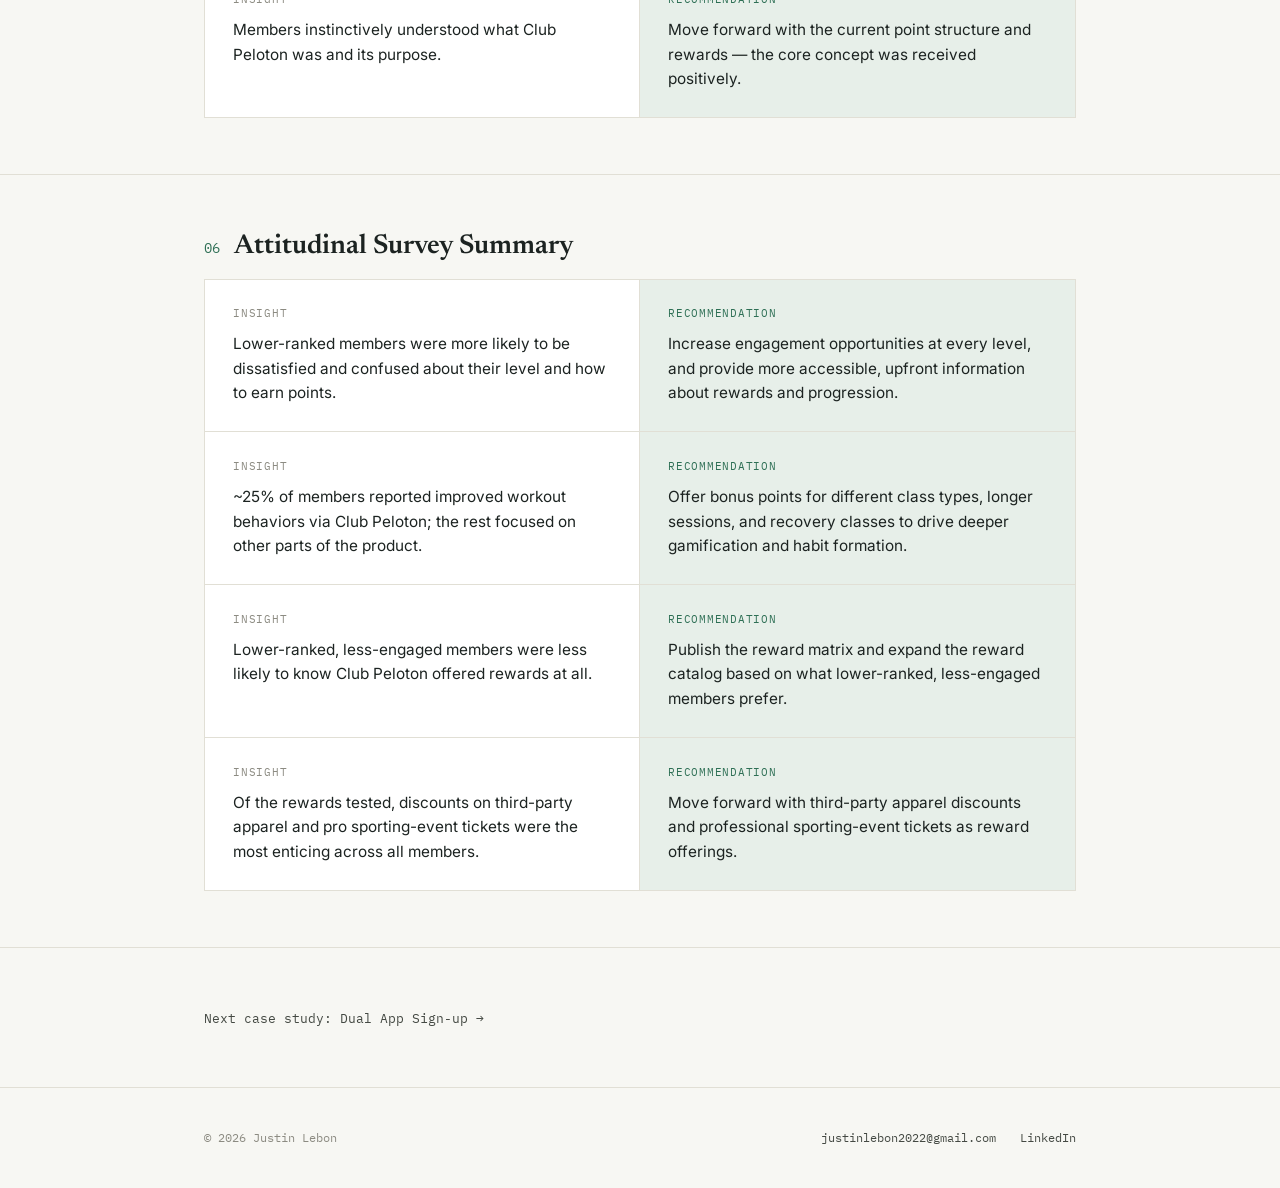
==== commit 0ad9b25c: "Update club-peloton.html" ====
--- a/club-peloton.html
+++ b/club-peloton.html
@@ -129,6 +129,7 @@
             <li>Gathering demographics &amp; list pull from data analytics</li>
             <li>Getting Figma assets from designers</li>
             <li>Launching unmoderated test among 12 members</li>
+            <li>Launching survey among 3000 members</li>
           </ul>
         </div>
         <div class="timeline-phase">
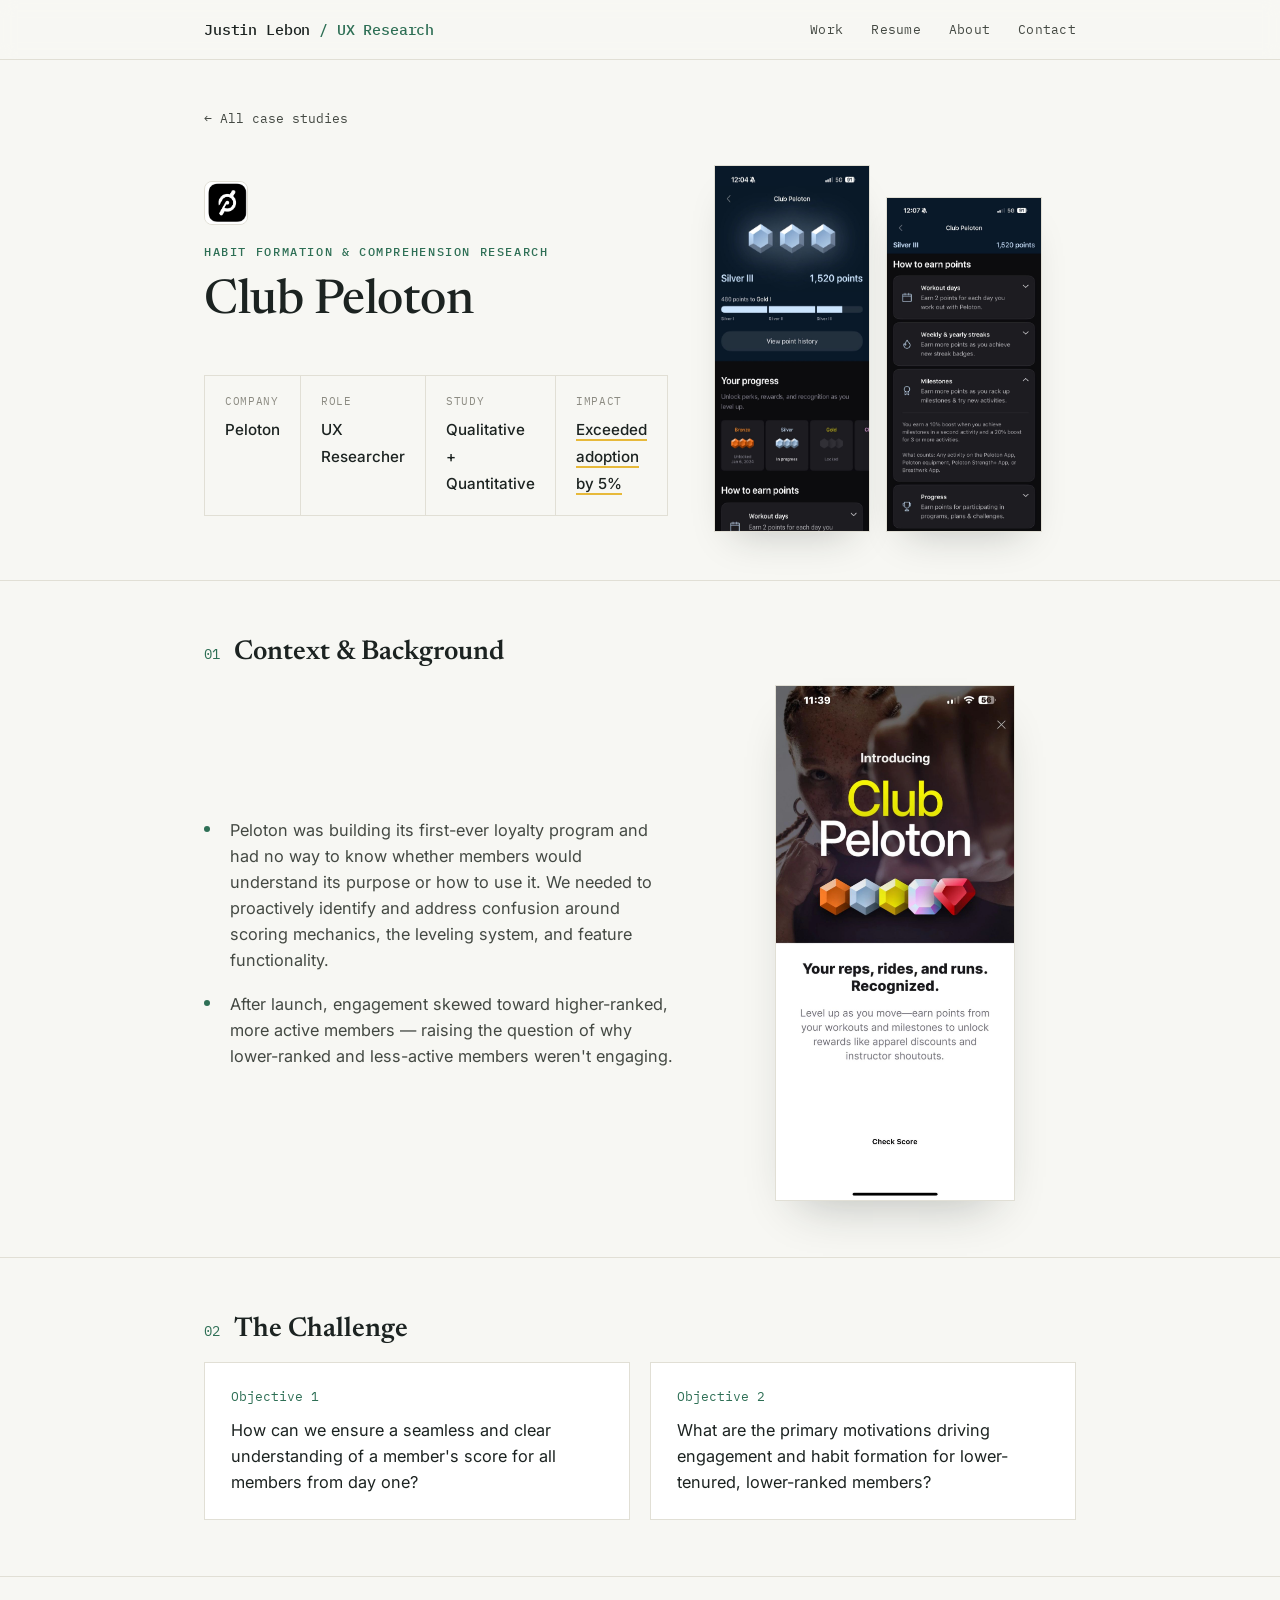
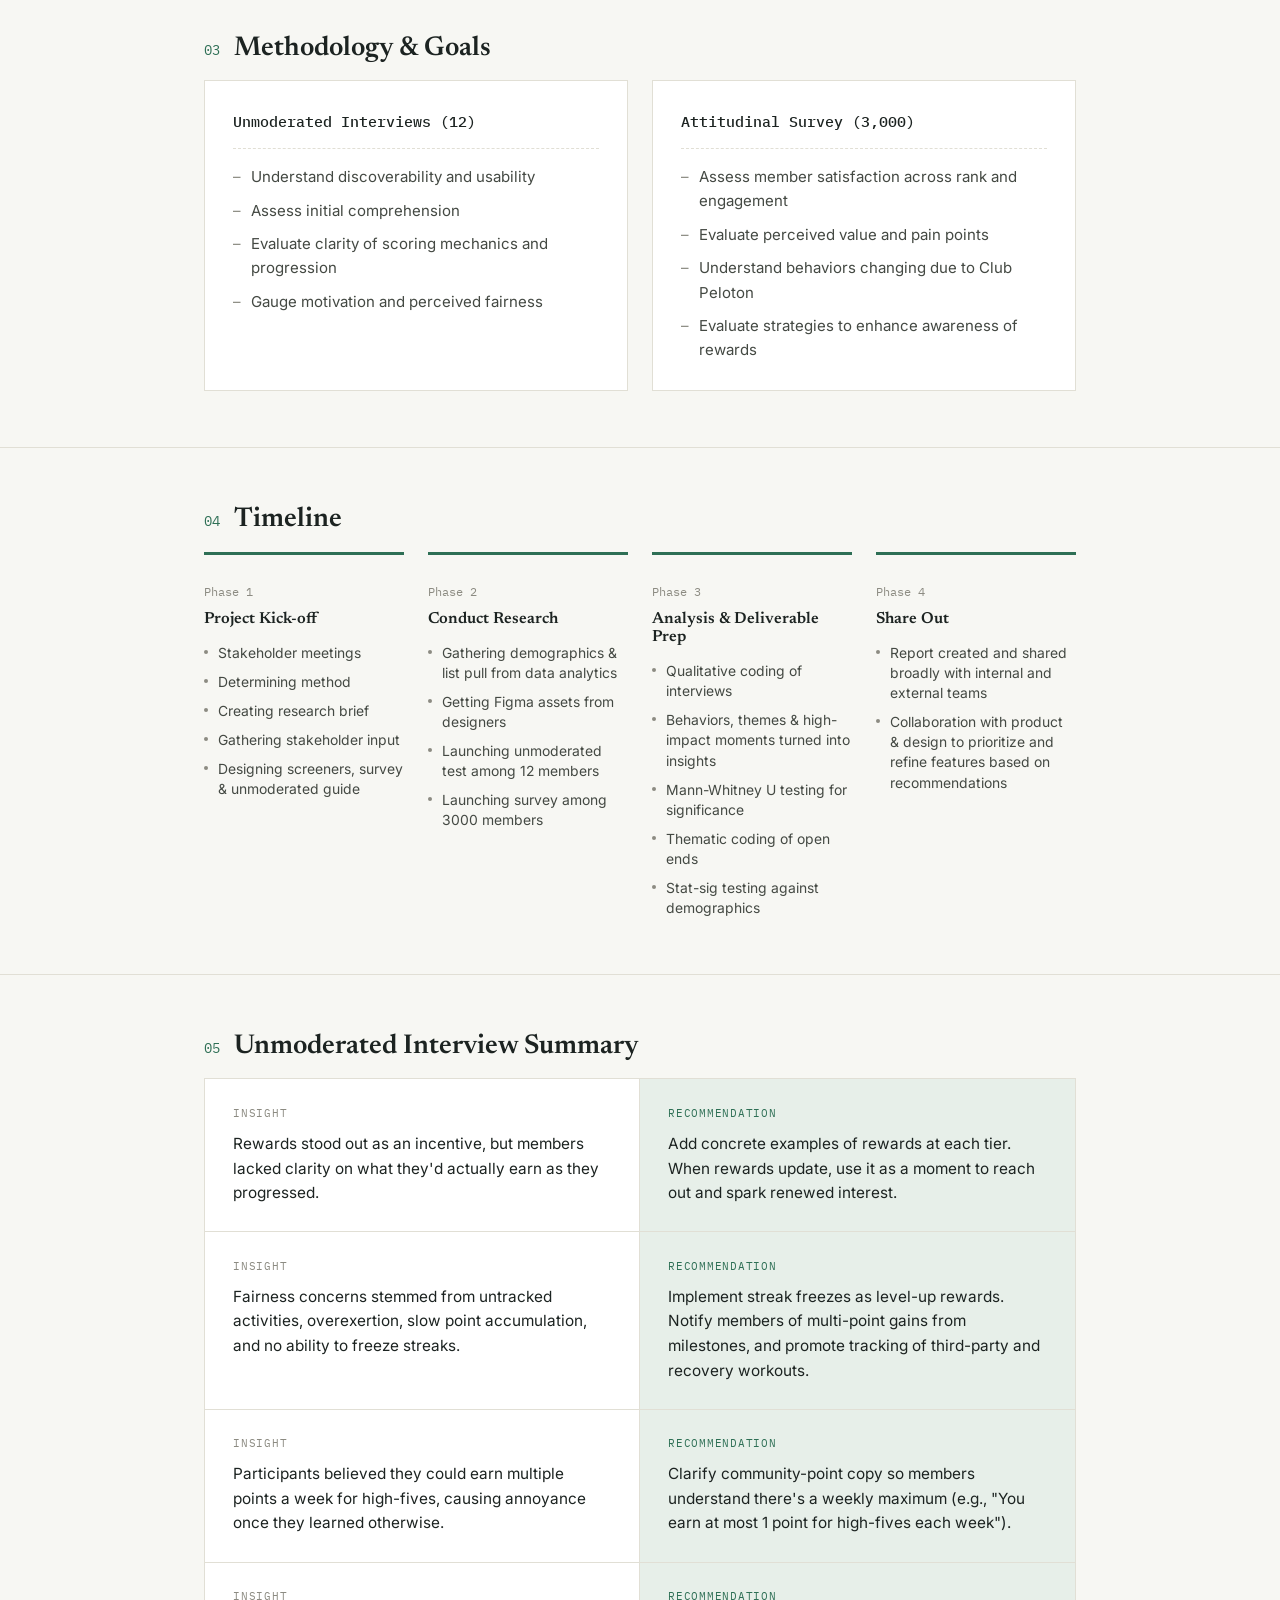
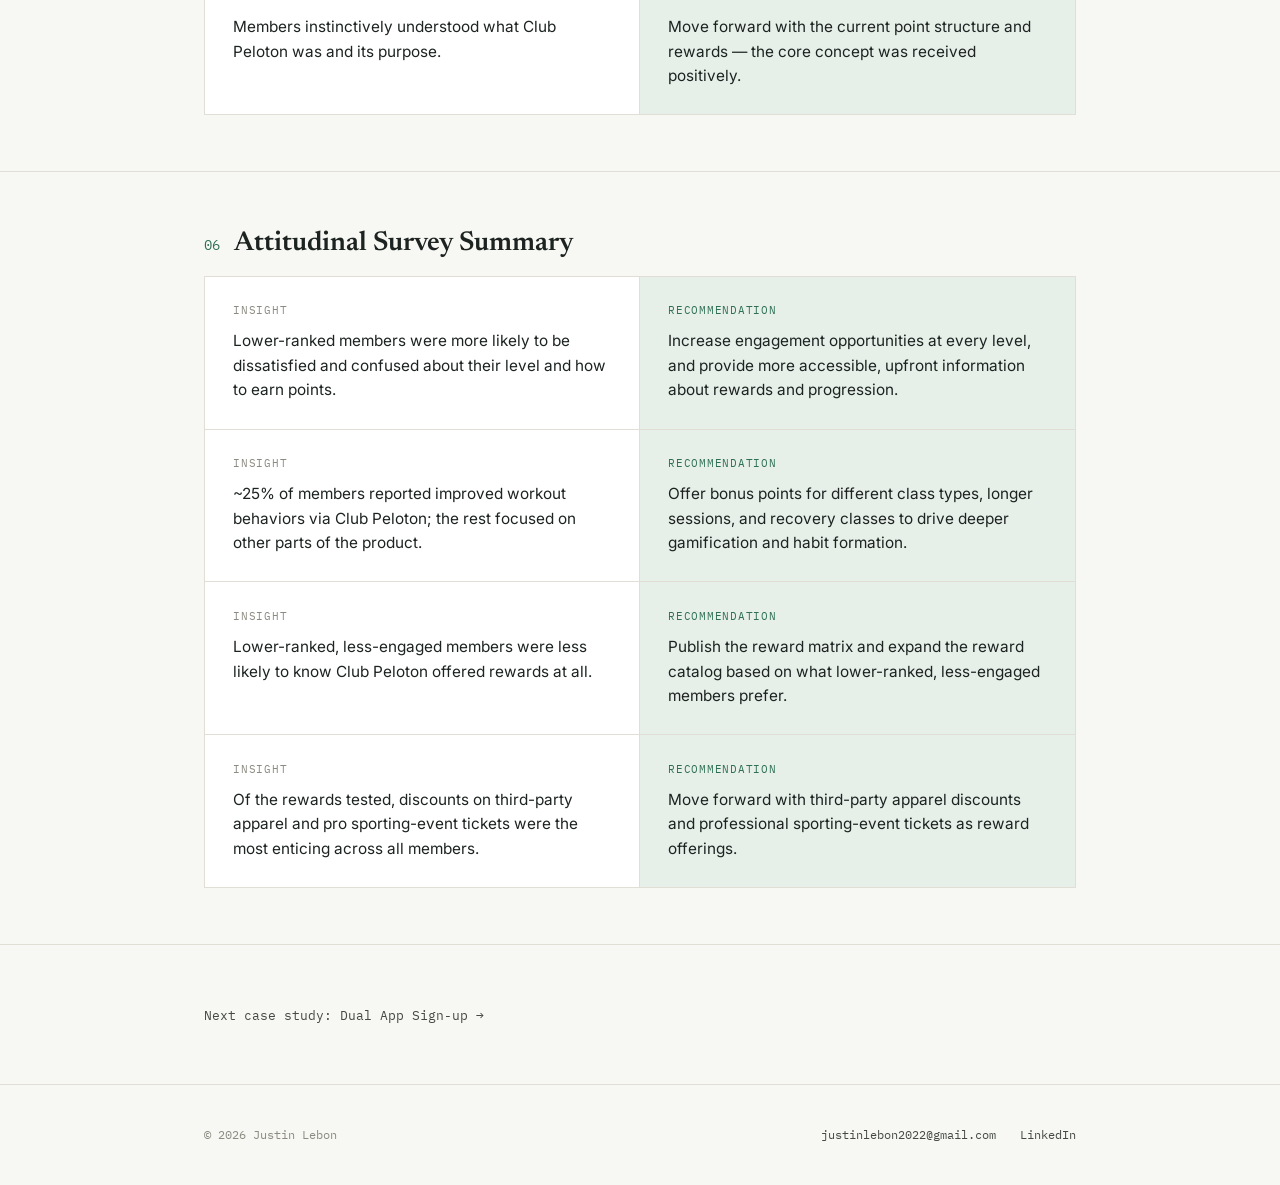
==== commit 13500cbd: "Update club-peloton.html" ====
--- a/club-peloton.html
+++ b/club-peloton.html
@@ -38,7 +38,7 @@
           <div class="meta-row">
             <div class="cell"><span class="k">Company</span><span class="v">Peloton</span></div>
             <div class="cell"><span class="k">Role</span><span class="v">UX Researcher</span></div>
-            <div class="cell"><span class="k">Study</span><span class="v">Qualitative + quantitative</span></div>
+            <div class="cell"><span class="k">Study</span><span class="v">Qualitative + Quantitative</span></div>
             <div class="cell"><span class="k">Impact</span><span class="v mark">Exceeded adoption by 5%</span></div>
           </div>
         </div>
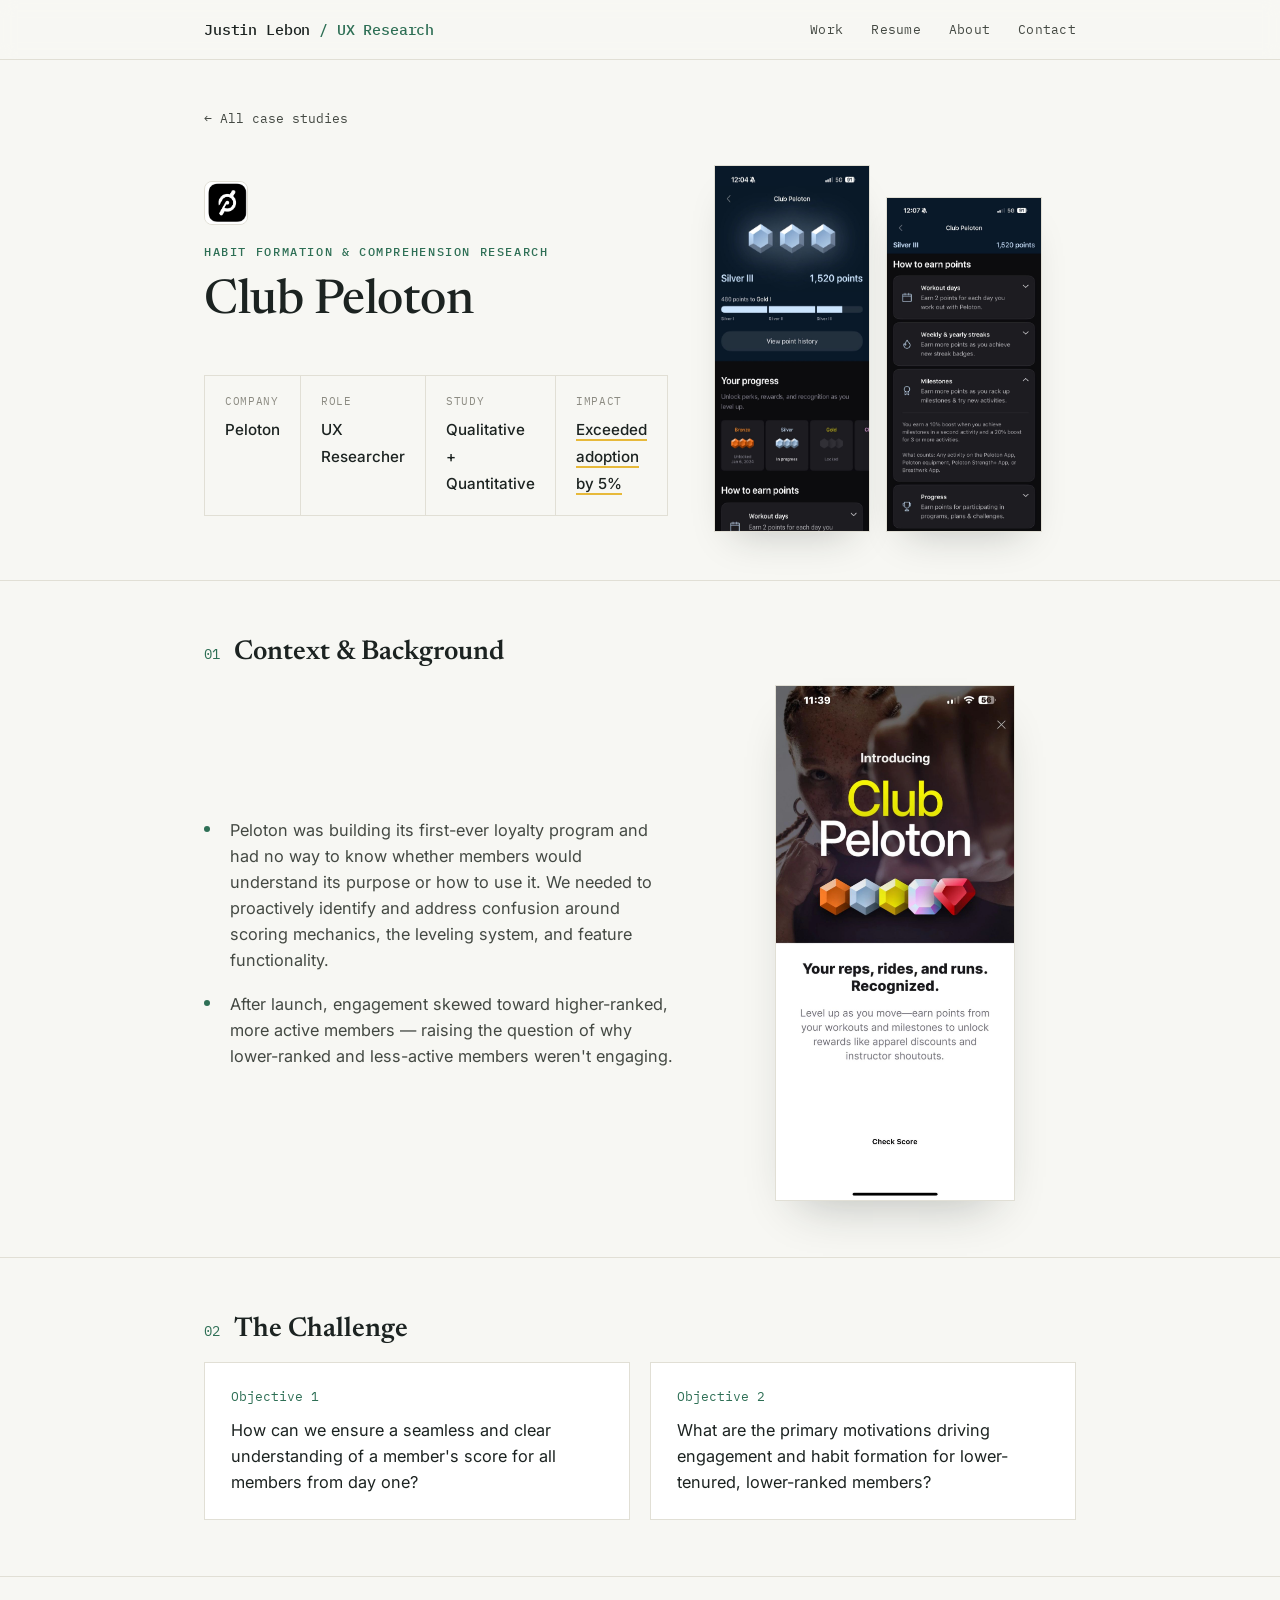
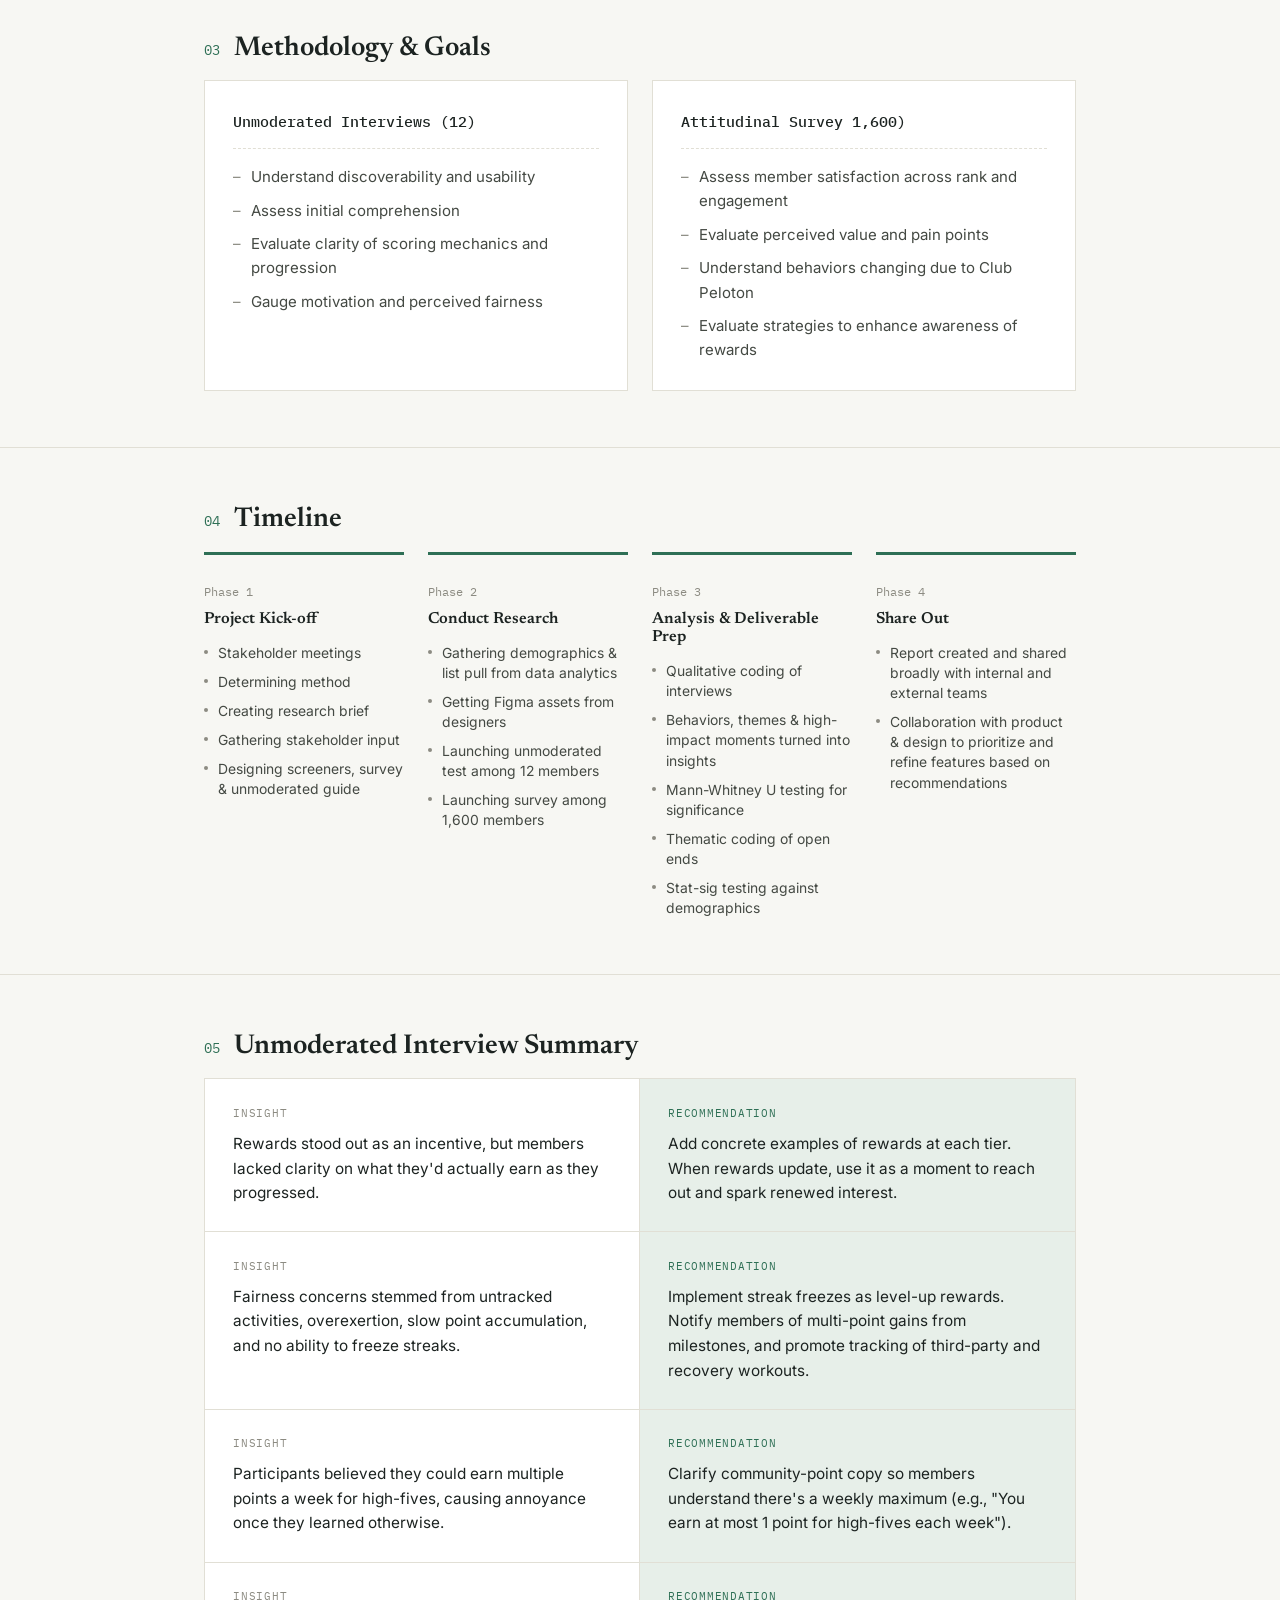
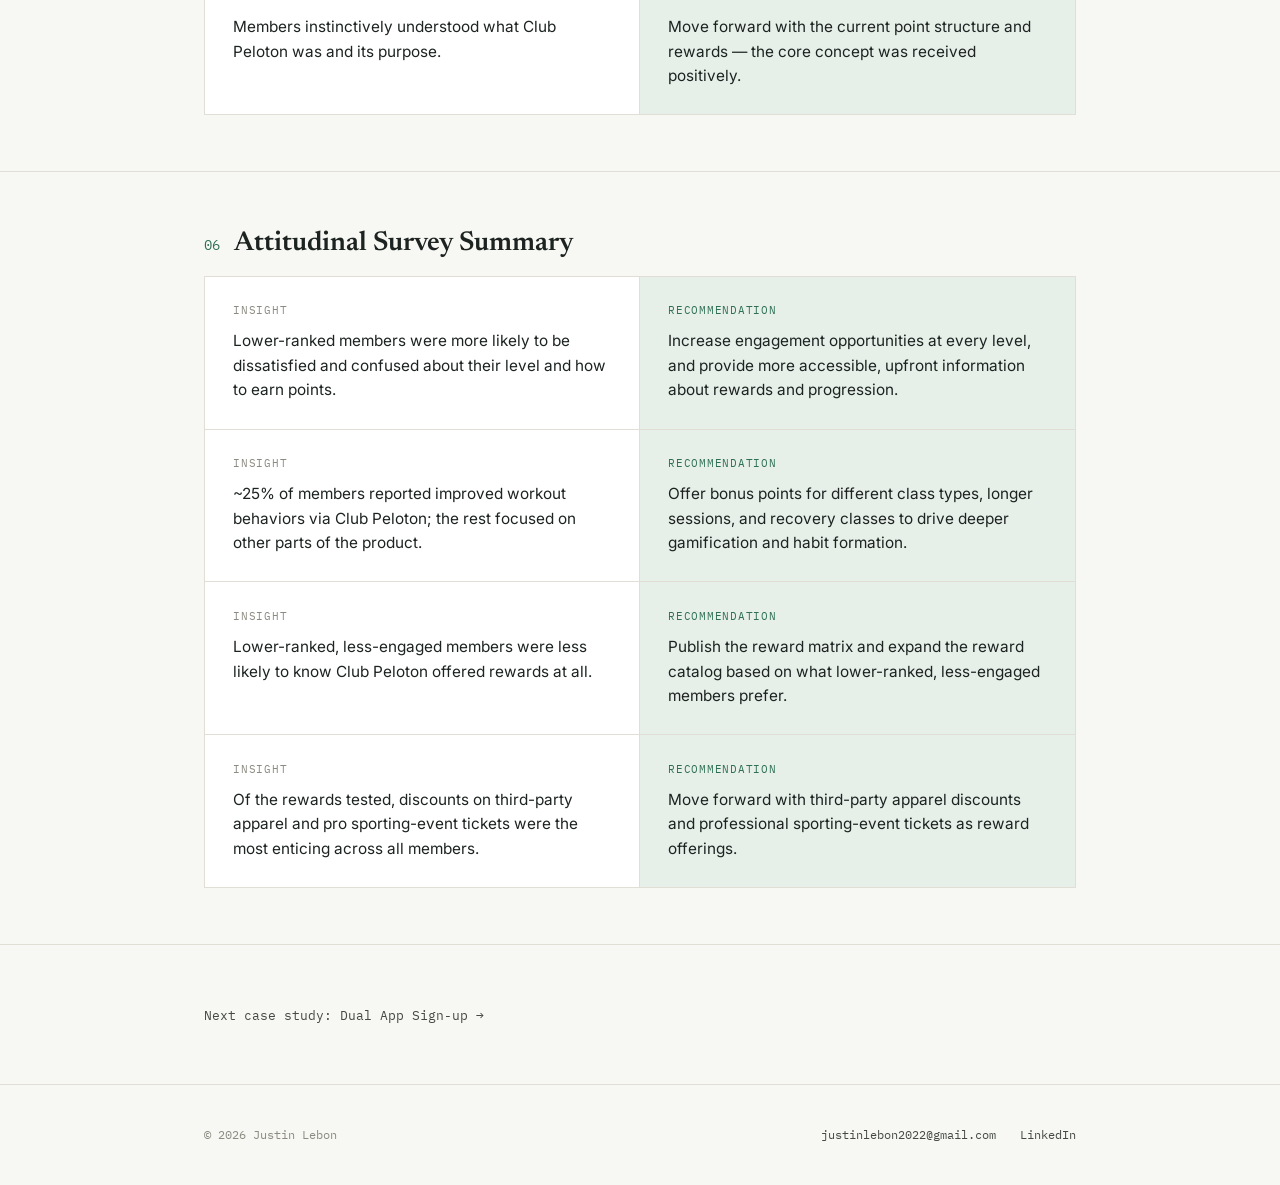
==== commit 963ff629: "Update club-peloton.html" ====
--- a/club-peloton.html
+++ b/club-peloton.html
@@ -95,7 +95,7 @@
           </ul>
         </div>
         <div class="method-card">
-          <div class="method-name">Attitudinal Survey (3,000)</div>
+          <div class="method-name">Attitudinal Survey 1,600)</div>
           <ul>
             <li>Assess member satisfaction across rank and engagement</li>
             <li>Evaluate perceived value and pain points</li>
@@ -129,7 +129,7 @@
             <li>Gathering demographics &amp; list pull from data analytics</li>
             <li>Getting Figma assets from designers</li>
             <li>Launching unmoderated test among 12 members</li>
-            <li>Launching survey among 3000 members</li>
+            <li>Launching survey among 1,600 members</li>
           </ul>
         </div>
         <div class="timeline-phase">
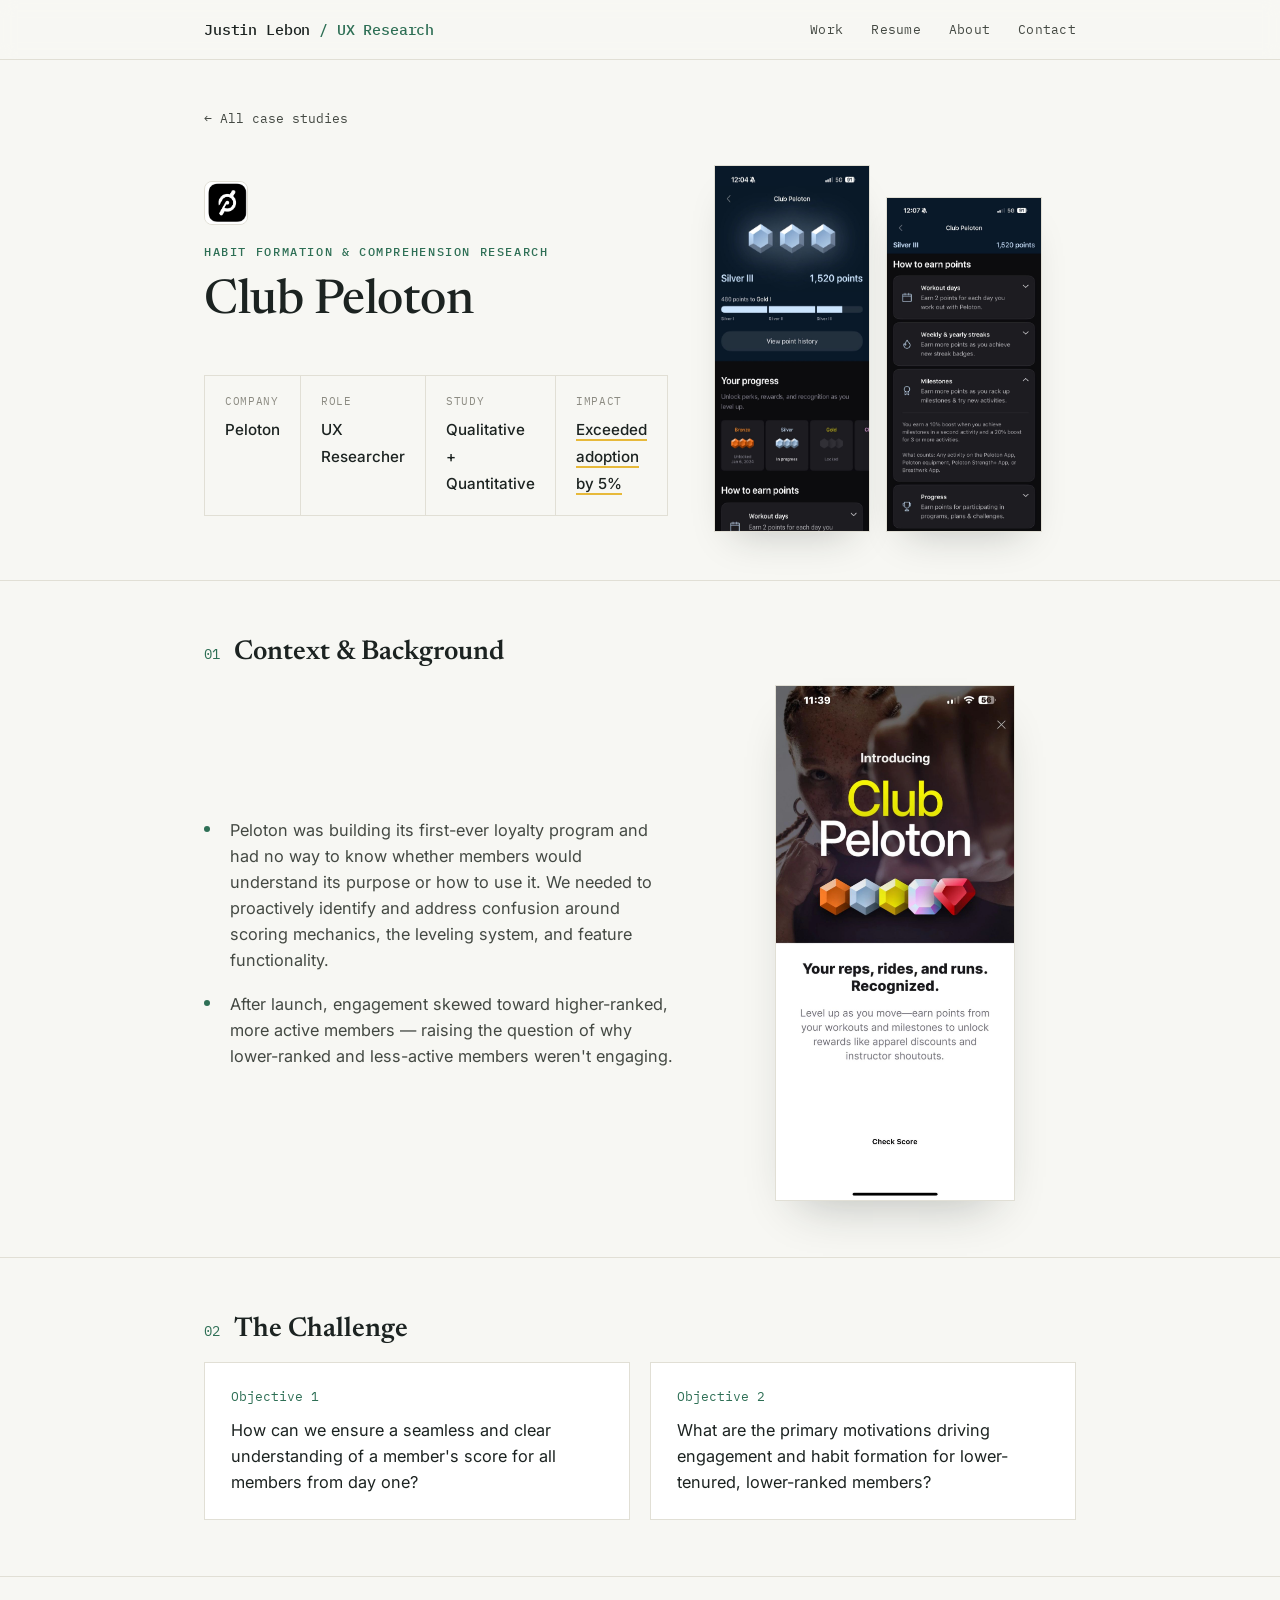
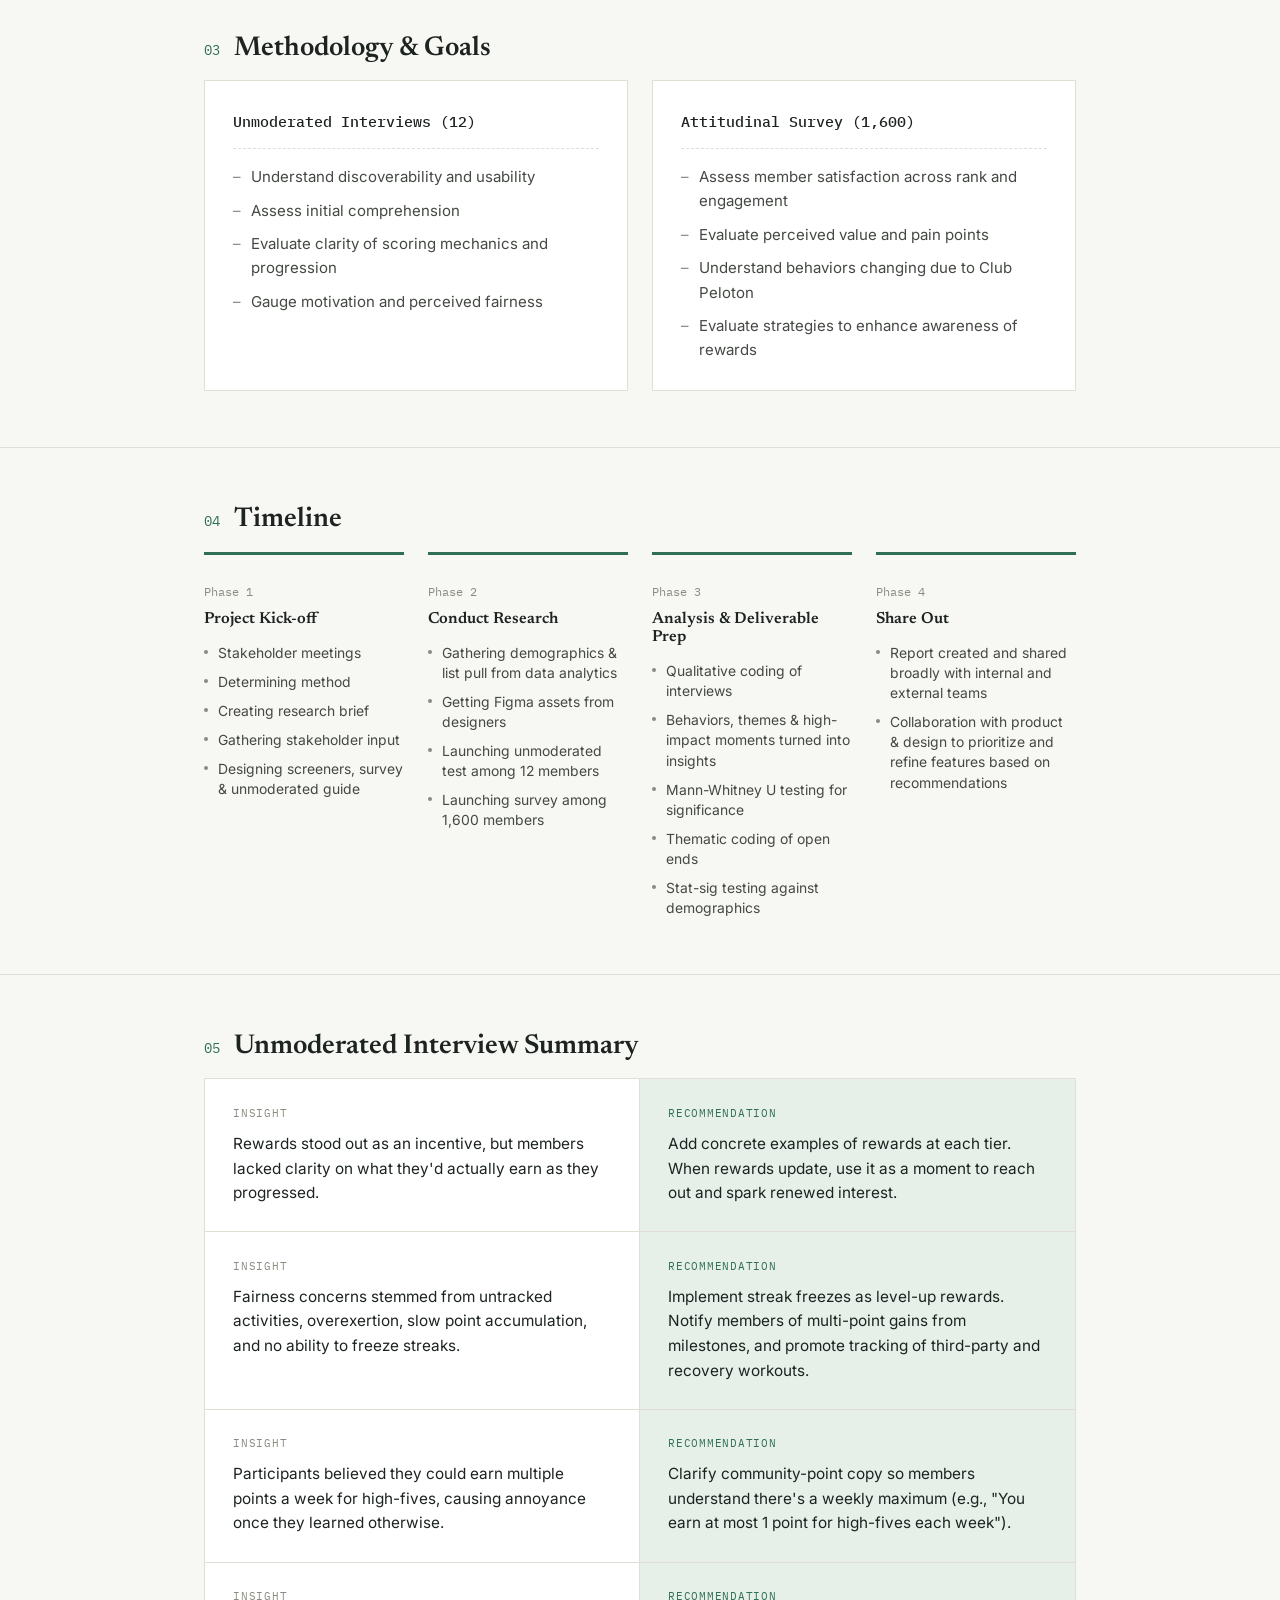
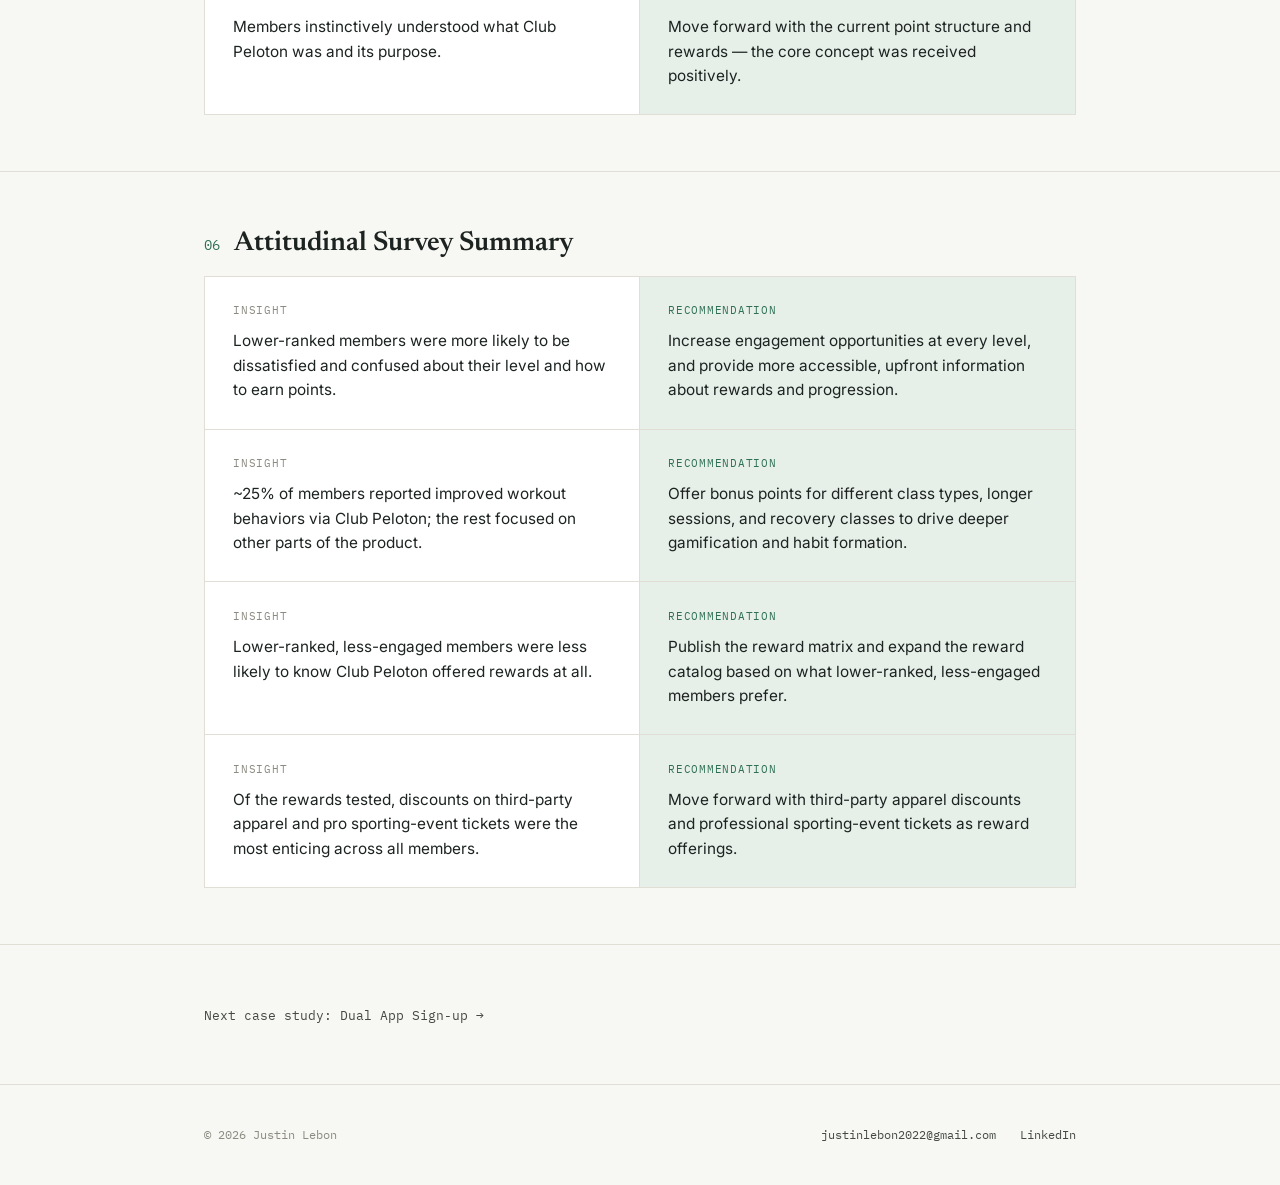
==== commit fd39e71f: "Update club-peloton.html" ====
--- a/club-peloton.html
+++ b/club-peloton.html
@@ -95,7 +95,7 @@
           </ul>
         </div>
         <div class="method-card">
-          <div class="method-name">Attitudinal Survey 1,600)</div>
+          <div class="method-name">Attitudinal Survey (1,600)</div>
           <ul>
             <li>Assess member satisfaction across rank and engagement</li>
             <li>Evaluate perceived value and pain points</li>
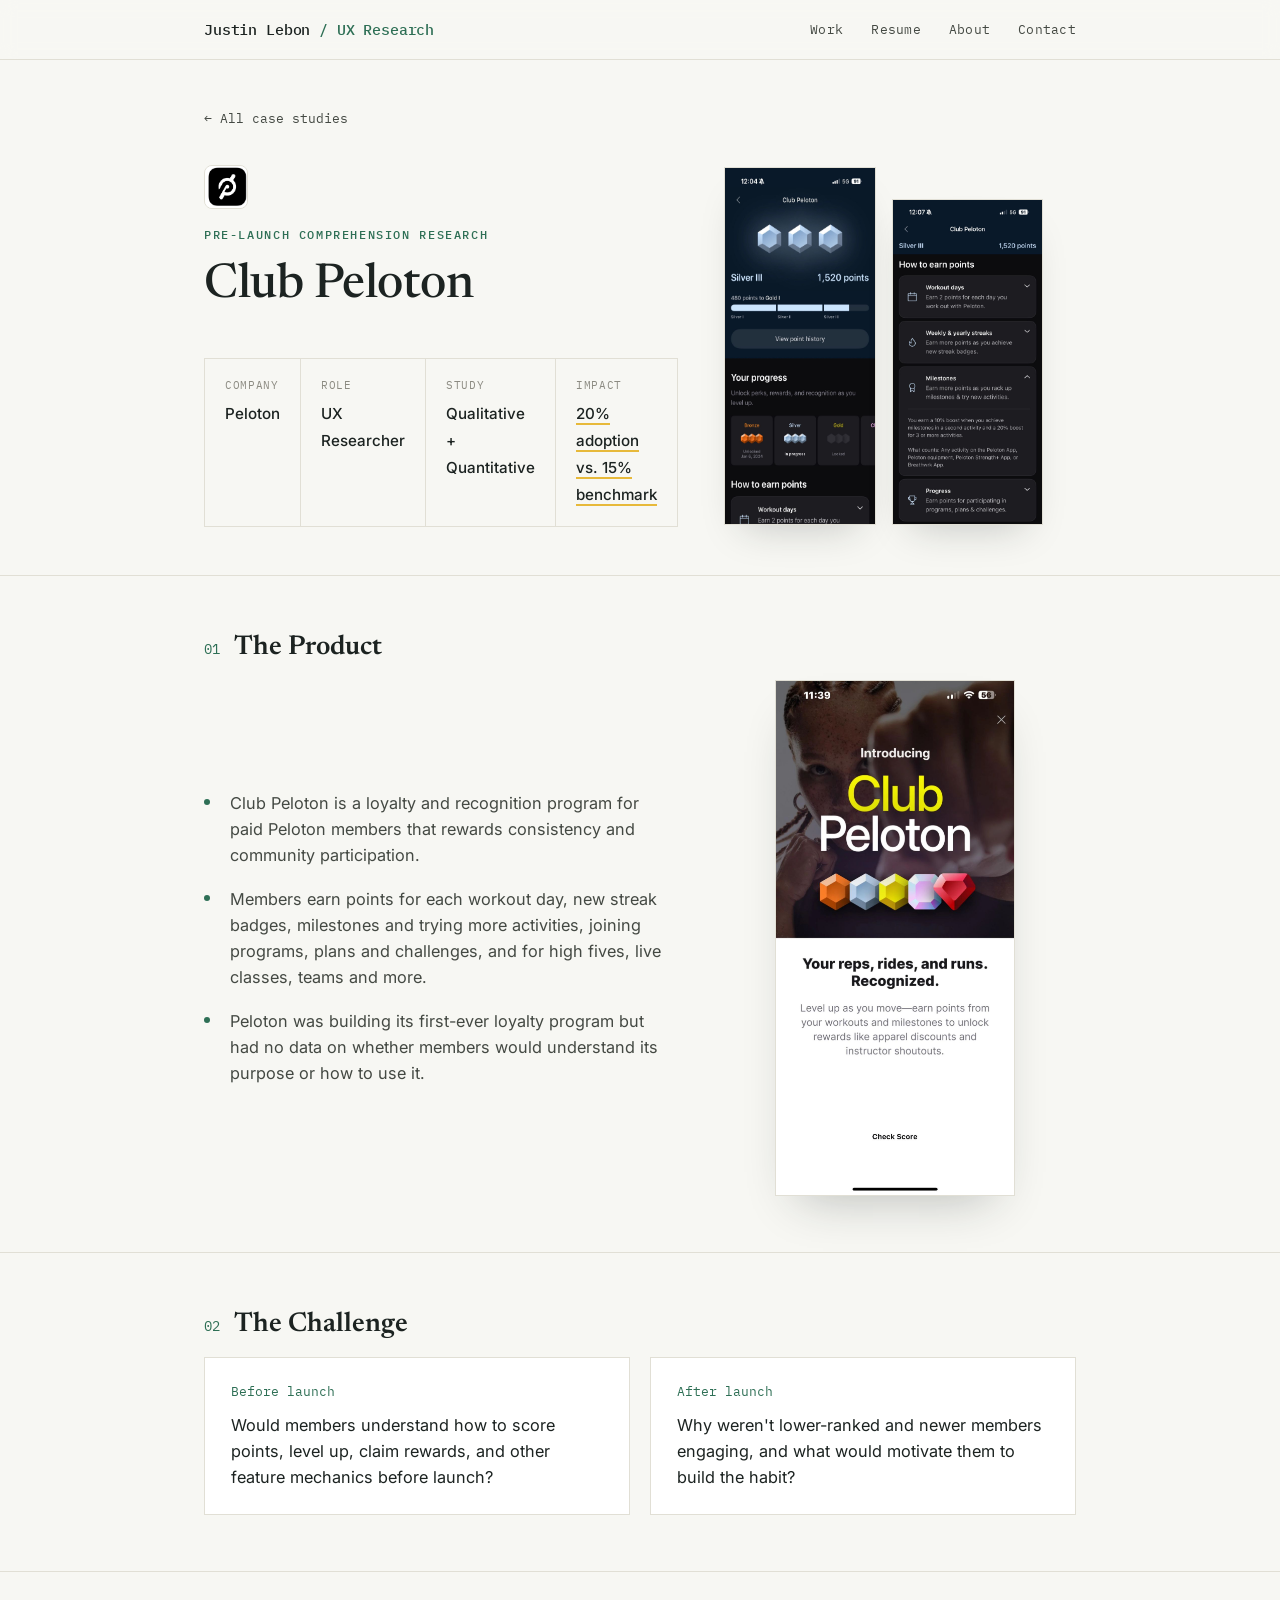
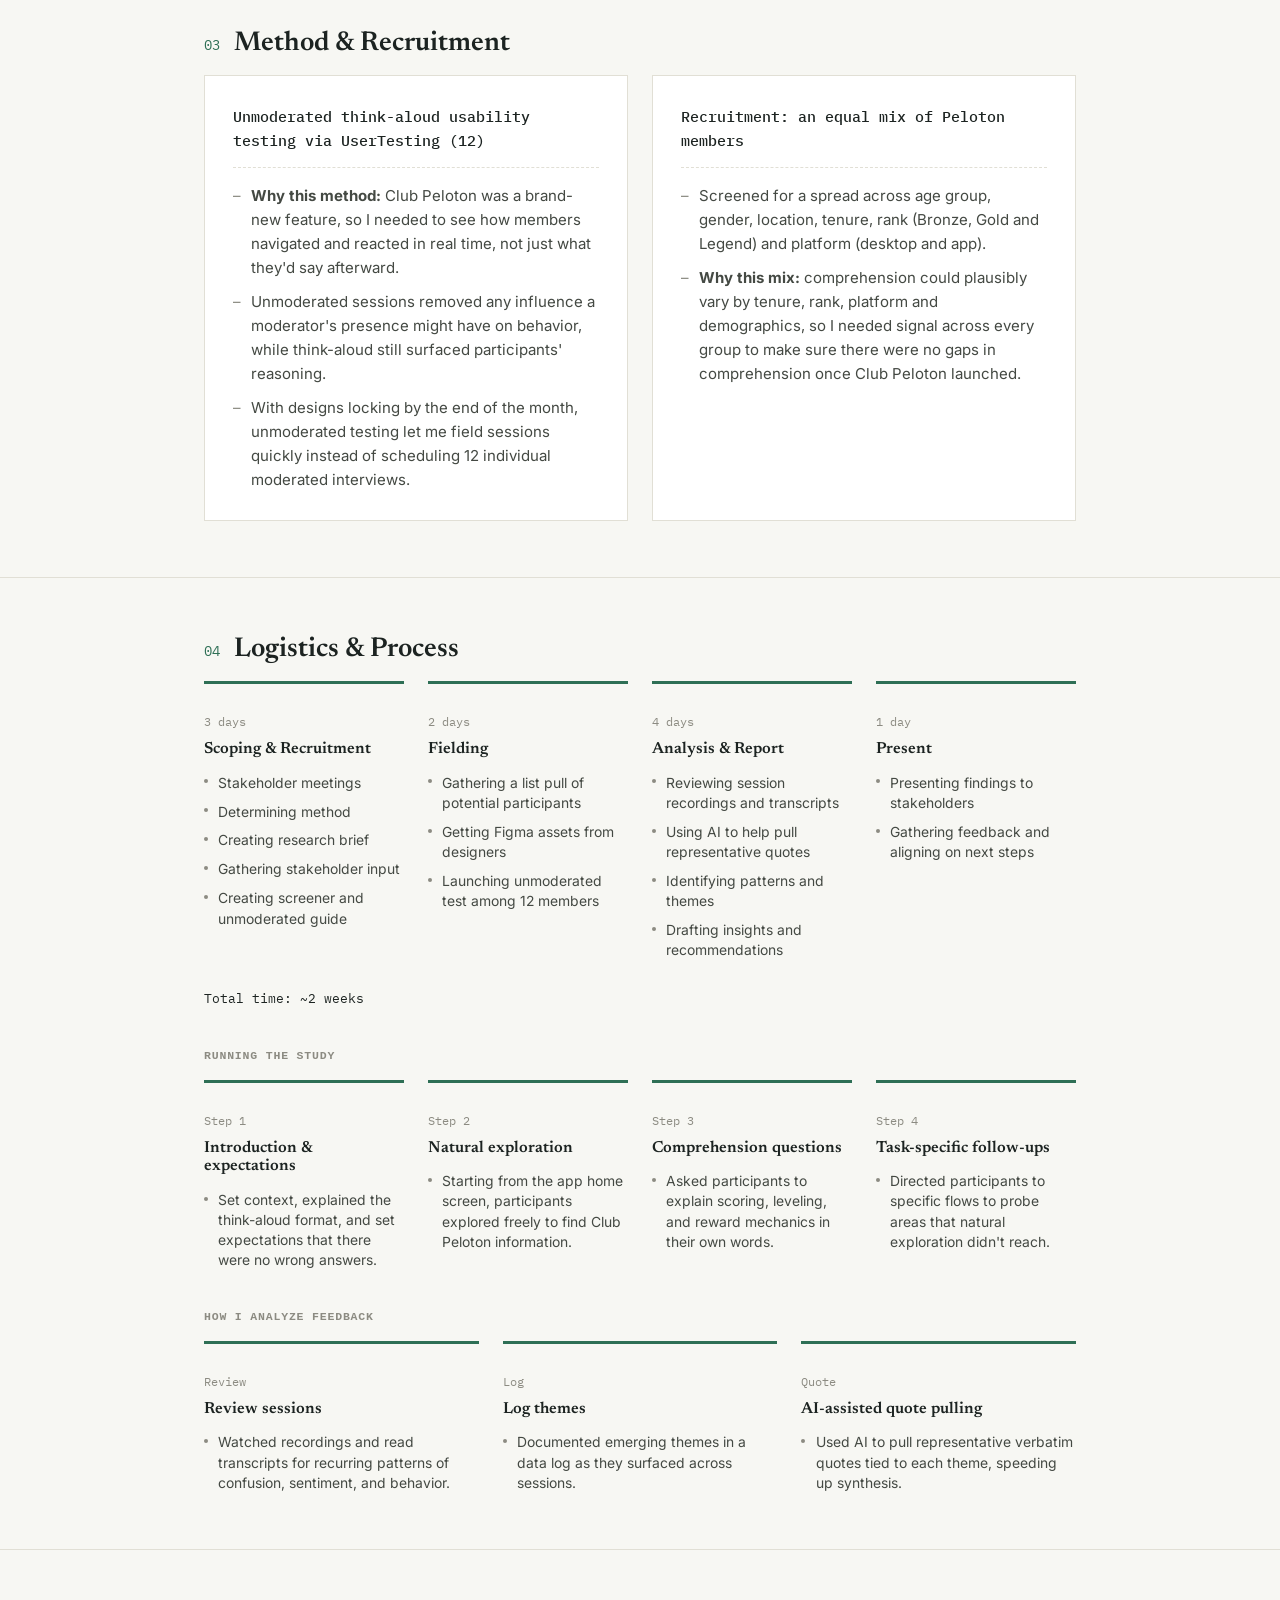
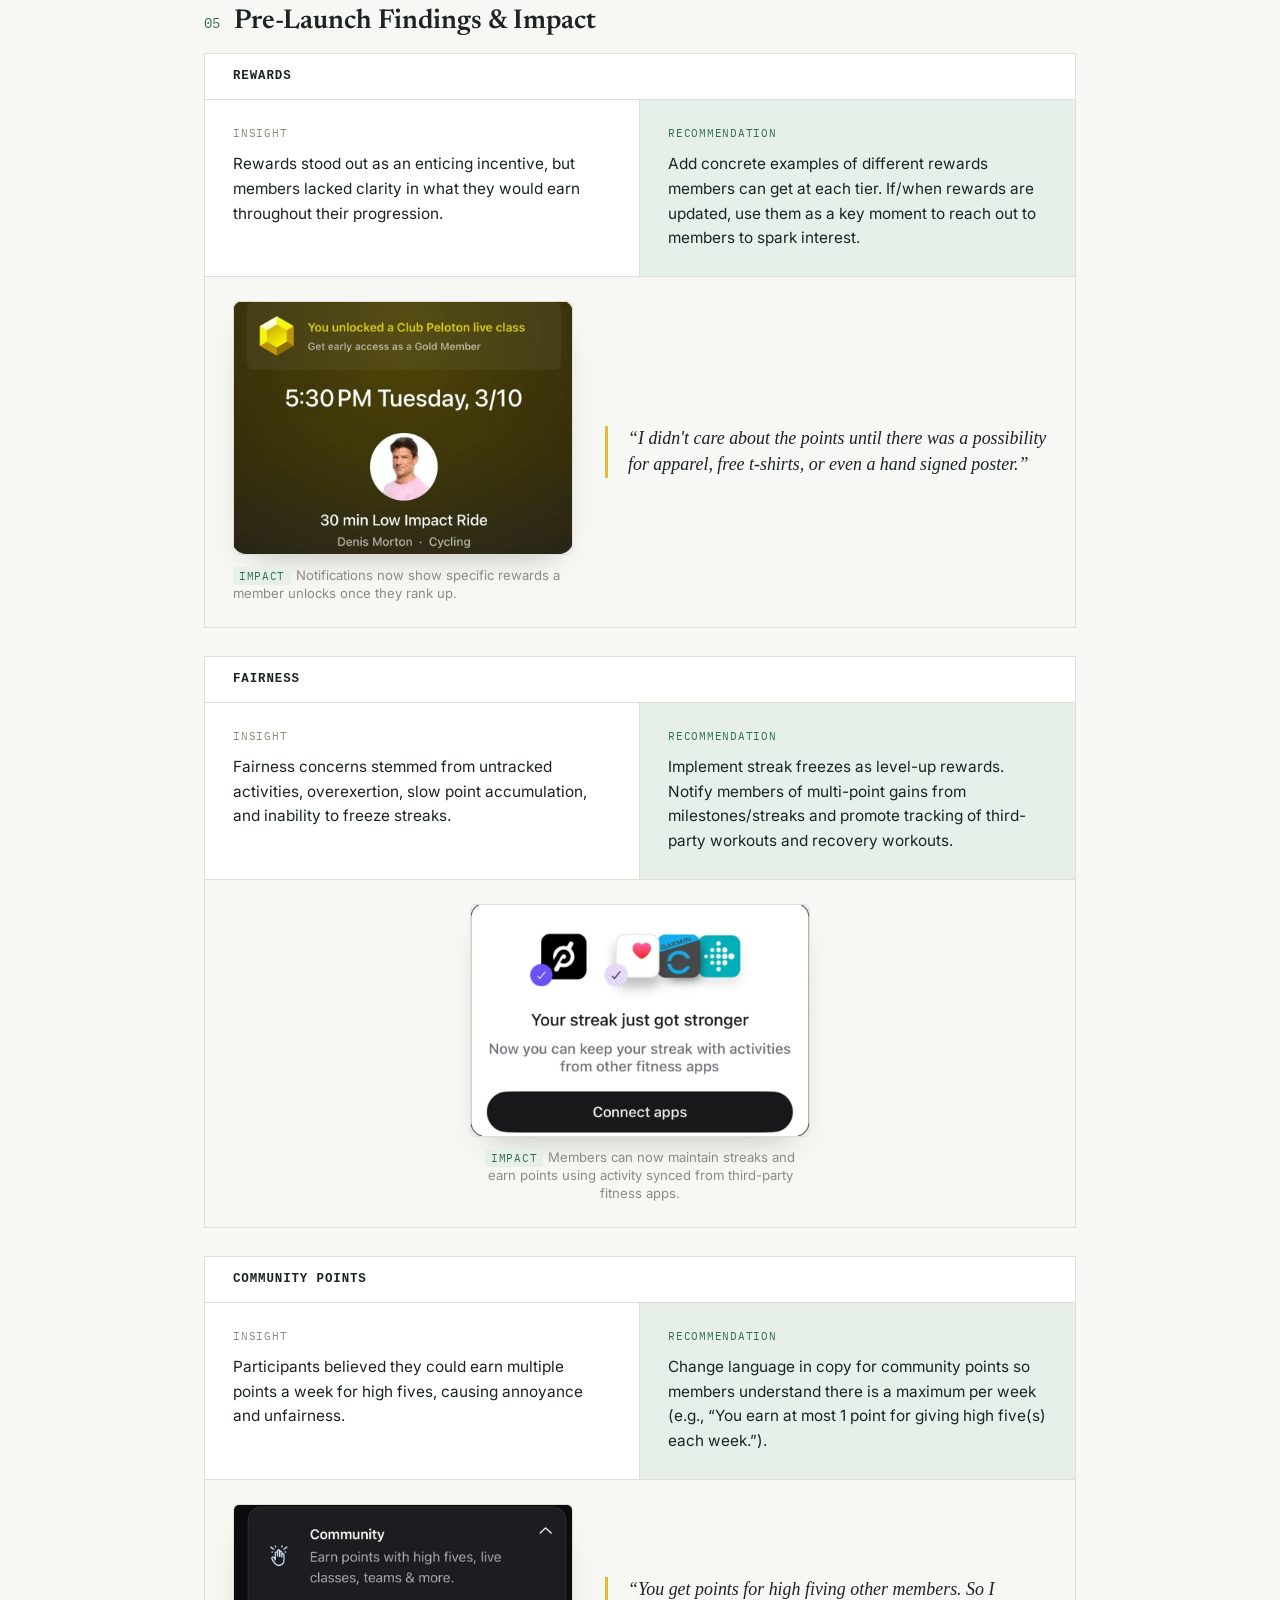
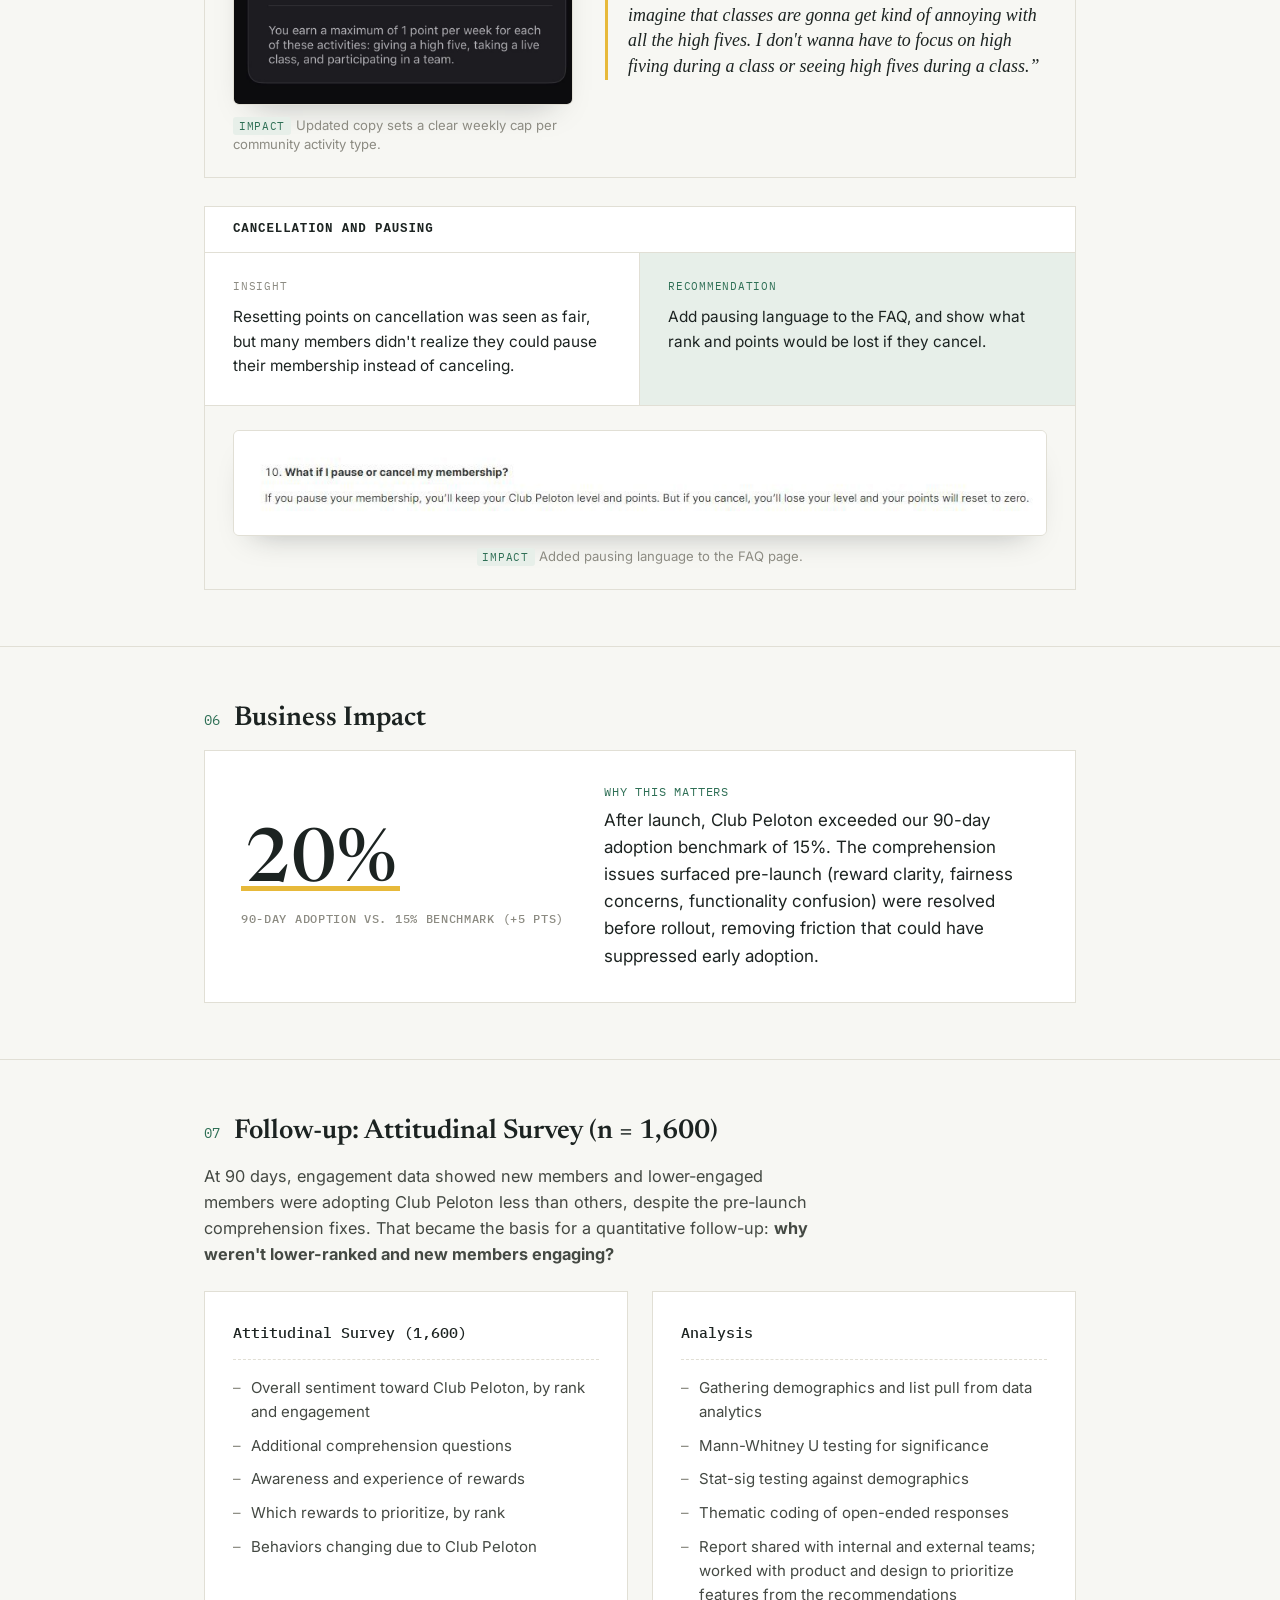
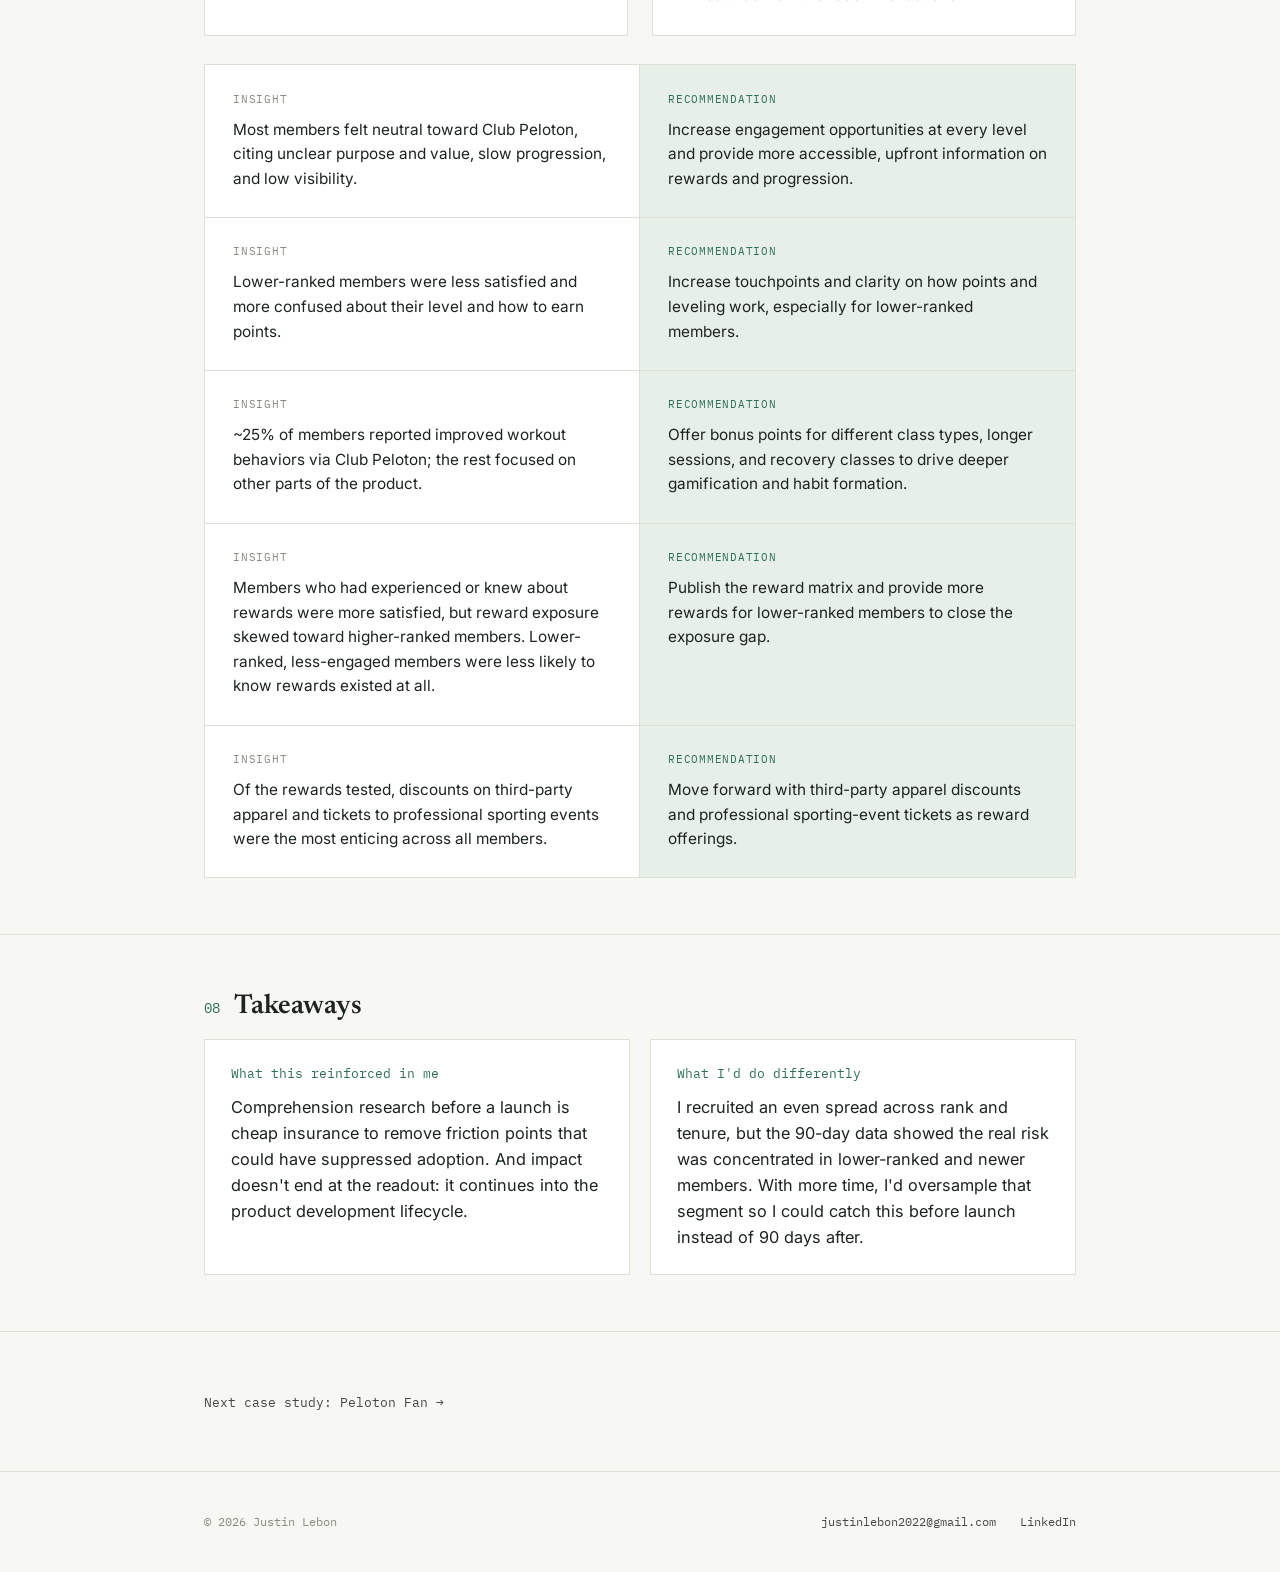
==== commit a8bd9797: "Refresh Club Peloton, add Peloton Fan, remove Dual App Sign-up - Club Peloton rewritten from the new" ====
--- a/club-peloton.html
+++ b/club-peloton.html
@@ -4,7 +4,7 @@
 <meta charset="UTF-8">
 <meta name="viewport" content="width=device-width, initial-scale=1.0">
 <title>Club Peloton — Justin Lebon</title>
-<meta name="description" content="Habit formation and comprehension research for Peloton's first loyalty program.">
+<meta name="description" content="Pre-launch comprehension research and a 1,600-member survey for Peloton's first loyalty program.">
 <link rel="preconnect" href="https://fonts.googleapis.com">
 <link rel="preconnect" href="https://fonts.gstatic.com" crossorigin>
 <link href="https://fonts.googleapis.com/css2?family=Newsreader:wght@400;500;600&family=Inter:wght@400;500;600&family=IBM+Plex+Mono:wght@400;500&display=swap" rel="stylesheet">
@@ -32,14 +32,14 @@
       <div class="grid">
         <div>
           <img class="company-logo" src="images/peloton-logo.jpg" alt="Peloton logo">
-          <span class="eyebrow">Habit Formation &amp; Comprehension Research</span>
+          <span class="eyebrow">Pre-Launch Comprehension Research</span>
           <h1>Club Peloton</h1>
 
           <div class="meta-row">
             <div class="cell"><span class="k">Company</span><span class="v">Peloton</span></div>
             <div class="cell"><span class="k">Role</span><span class="v">UX Researcher</span></div>
             <div class="cell"><span class="k">Study</span><span class="v">Qualitative + Quantitative</span></div>
-            <div class="cell"><span class="k">Impact</span><span class="v mark">Exceeded adoption by 5%</span></div>
+            <div class="cell"><span class="k">Impact</span><span class="v mark">20% adoption vs. 15% benchmark</span></div>
           </div>
         </div>
         <div class="shots">
@@ -52,11 +52,12 @@
 
   <section class="case-section">
     <div class="container">
-      <div class="section-head"><span class="index">01</span><h2>Context &amp; Background</h2></div>
+      <div class="section-head"><span class="index">01</span><h2>The Product</h2></div>
       <div class="context-media reveal">
         <ul class="lead-list" style="margin:0;">
-          <li>Peloton was building its first-ever loyalty program and had no way to know whether members would understand its purpose or how to use it. We needed to proactively identify and address confusion around scoring mechanics, the leveling system, and feature functionality.</li>
-          <li>After launch, engagement skewed toward higher-ranked, more active members — raising the question of why lower-ranked and less-active members weren't engaging.</li>
+          <li>Club Peloton is a loyalty and recognition program for paid Peloton members that rewards consistency and community participation.</li>
+          <li>Members earn points for each workout day, new streak badges, milestones and trying more activities, joining programs, plans and challenges, and for high fives, live classes, teams and more.</li>
+          <li>Peloton was building its first-ever loyalty program but had no data on whether members would understand its purpose or how to use it.</li>
         </ul>
         <div class="art phone">
           <img src="images/club-peloton-intro.jpg" alt="Introducing Club Peloton onboarding screen">
@@ -70,133 +71,257 @@
       <div class="section-head"><span class="index">02</span><h2>The Challenge</h2></div>
       <div class="objective-cards reveal">
         <div class="objective-card">
-          <span class="num">Objective 1</span>
-          <p>How can we ensure a seamless and clear understanding of a member's score for all members from day one?</p>
+          <span class="num">Before launch</span>
+          <p>Would members understand how to score points, level up, claim rewards, and other feature mechanics before launch?</p>
         </div>
         <div class="objective-card">
-          <span class="num">Objective 2</span>
-          <p>What are the primary motivations driving engagement and habit formation for lower-tenured, lower-ranked members?</p>
-        </div>
-      </div>
-    </div>
-  </section>
-
-  <section class="case-section">
-    <div class="container">
-      <div class="section-head"><span class="index">03</span><h2>Methodology &amp; Goals</h2></div>
+          <span class="num">After launch</span>
+          <p>Why weren't lower-ranked and newer members engaging, and what would motivate them to build the habit?</p>
+        </div>
+      </div>
+    </div>
+  </section>
+
+  <section class="case-section">
+    <div class="container">
+      <div class="section-head"><span class="index">03</span><h2>Method &amp; Recruitment</h2></div>
       <div class="method-grid reveal">
         <div class="method-card">
-          <div class="method-name">Unmoderated Interviews (12)</div>
-          <ul>
-            <li>Understand discoverability and usability</li>
-            <li>Assess initial comprehension</li>
-            <li>Evaluate clarity of scoring mechanics and progression</li>
-            <li>Gauge motivation and perceived fairness</li>
+          <div class="method-name">Unmoderated think-aloud usability testing via UserTesting (12)</div>
+          <ul>
+            <li><strong>Why this method:</strong> Club Peloton was a brand-new feature, so I needed to see how members navigated and reacted in real time, not just what they'd say afterward.</li>
+            <li>Unmoderated sessions removed any influence a moderator's presence might have on behavior, while think-aloud still surfaced participants' reasoning.</li>
+            <li>With designs locking by the end of the month, unmoderated testing let me field sessions quickly instead of scheduling 12 individual moderated interviews.</li>
           </ul>
         </div>
         <div class="method-card">
-          <div class="method-name">Attitudinal Survey (1,600)</div>
-          <ul>
-            <li>Assess member satisfaction across rank and engagement</li>
-            <li>Evaluate perceived value and pain points</li>
-            <li>Understand behaviors changing due to Club Peloton</li>
-            <li>Evaluate strategies to enhance awareness of rewards</li>
-          </ul>
-        </div>
-      </div>
-    </div>
-  </section>
-
-  <section class="case-section">
-    <div class="container">
-      <div class="section-head"><span class="index">04</span><h2>Timeline</h2></div>
+          <div class="method-name">Recruitment: an equal mix of Peloton members</div>
+          <ul>
+            <li>Screened for a spread across age group, gender, location, tenure, rank (Bronze, Gold and Legend) and platform (desktop and app).</li>
+            <li><strong>Why this mix:</strong> comprehension could plausibly vary by tenure, rank, platform and demographics, so I needed signal across every group to make sure there were no gaps in comprehension once Club Peloton launched.</li>
+          </ul>
+        </div>
+      </div>
+    </div>
+  </section>
+
+  <section class="case-section">
+    <div class="container">
+      <div class="section-head"><span class="index">04</span><h2>Logistics &amp; Process</h2></div>
       <div class="timeline reveal">
         <div class="timeline-phase">
-          <span class="phase-num">Phase 1</span>
-          <h3>Project Kick-off</h3>
+          <span class="phase-num">3 days</span>
+          <h3>Scoping &amp; Recruitment</h3>
           <ul>
             <li>Stakeholder meetings</li>
             <li>Determining method</li>
             <li>Creating research brief</li>
             <li>Gathering stakeholder input</li>
-            <li>Designing screeners, survey &amp; unmoderated guide</li>
-          </ul>
-        </div>
-        <div class="timeline-phase">
-          <span class="phase-num">Phase 2</span>
-          <h3>Conduct Research</h3>
-          <ul>
-            <li>Gathering demographics &amp; list pull from data analytics</li>
+            <li>Creating screener and unmoderated guide</li>
+          </ul>
+        </div>
+        <div class="timeline-phase">
+          <span class="phase-num">2 days</span>
+          <h3>Fielding</h3>
+          <ul>
+            <li>Gathering a list pull of potential participants</li>
             <li>Getting Figma assets from designers</li>
             <li>Launching unmoderated test among 12 members</li>
-            <li>Launching survey among 1,600 members</li>
-          </ul>
-        </div>
-        <div class="timeline-phase">
-          <span class="phase-num">Phase 3</span>
-          <h3>Analysis &amp; Deliverable Prep</h3>
-          <ul>
-            <li>Qualitative coding of interviews</li>
-            <li>Behaviors, themes &amp; high-impact moments turned into insights</li>
+          </ul>
+        </div>
+        <div class="timeline-phase">
+          <span class="phase-num">4 days</span>
+          <h3>Analysis &amp; Report</h3>
+          <ul>
+            <li>Reviewing session recordings and transcripts</li>
+            <li>Using AI to help pull representative quotes</li>
+            <li>Identifying patterns and themes</li>
+            <li>Drafting insights and recommendations</li>
+          </ul>
+        </div>
+        <div class="timeline-phase">
+          <span class="phase-num">1 day</span>
+          <h3>Present</h3>
+          <ul>
+            <li>Presenting findings to stakeholders</li>
+            <li>Gathering feedback and aligning on next steps</li>
+          </ul>
+        </div>
+      </div>
+      <p class="timeline-total reveal">Total time: ~2 weeks</p>
+
+      <h3 class="timeline-sub">Running the study</h3>
+      <div class="timeline reveal">
+        <div class="timeline-phase">
+          <span class="phase-num">Step 1</span>
+          <h3>Introduction &amp; expectations</h3>
+          <ul><li>Set context, explained the think-aloud format, and set expectations that there were no wrong answers.</li></ul>
+        </div>
+        <div class="timeline-phase">
+          <span class="phase-num">Step 2</span>
+          <h3>Natural exploration</h3>
+          <ul><li>Starting from the app home screen, participants explored freely to find Club Peloton information.</li></ul>
+        </div>
+        <div class="timeline-phase">
+          <span class="phase-num">Step 3</span>
+          <h3>Comprehension questions</h3>
+          <ul><li>Asked participants to explain scoring, leveling, and reward mechanics in their own words.</li></ul>
+        </div>
+        <div class="timeline-phase">
+          <span class="phase-num">Step 4</span>
+          <h3>Task-specific follow-ups</h3>
+          <ul><li>Directed participants to specific flows to probe areas that natural exploration didn't reach.</li></ul>
+        </div>
+      </div>
+
+      <h3 class="timeline-sub">How I analyze feedback</h3>
+      <div class="timeline three reveal">
+        <div class="timeline-phase">
+          <span class="phase-num">Review</span>
+          <h3>Review sessions</h3>
+          <ul><li>Watched recordings and read transcripts for recurring patterns of confusion, sentiment, and behavior.</li></ul>
+        </div>
+        <div class="timeline-phase">
+          <span class="phase-num">Log</span>
+          <h3>Log themes</h3>
+          <ul><li>Documented emerging themes in a data log as they surfaced across sessions.</li></ul>
+        </div>
+        <div class="timeline-phase">
+          <span class="phase-num">Quote</span>
+          <h3>AI-assisted quote pulling</h3>
+          <ul><li>Used AI to pull representative verbatim quotes tied to each theme, speeding up synthesis.</li></ul>
+        </div>
+      </div>
+    </div>
+  </section>
+
+  <section class="case-section">
+    <div class="container">
+      <div class="section-head"><span class="index">05</span><h2>Pre-Launch Findings &amp; Impact</h2></div>
+      <div class="finding-stack reveal">
+
+        <div class="finding-card">
+          <h3 class="fc-title">Rewards</h3>
+          <div class="finding">
+            <div class="insight"><span class="tag">Insight</span><p>Rewards stood out as an enticing incentive, but members lacked clarity in what they would earn throughout their progression.</p></div>
+            <div class="recommendation"><span class="tag">Recommendation</span><p>Add concrete examples of different rewards members can get at each tier. If/when rewards are updated, use them as a key moment to reach out to members to spark interest.</p></div>
+          </div>
+          <div class="evidence">
+            <figure>
+              <img src="images/club-peloton-reward-unlock.jpg" alt="Club Peloton notification: You unlocked a Club Peloton live class, early access as a Gold Member" loading="lazy">
+              <figcaption><span class="tag-impact">Impact</span>Notifications now show specific rewards a member unlocks once they rank up.</figcaption>
+            </figure>
+            <blockquote>“I didn't care about the points until there was a possibility for apparel, free t-shirts, or even a hand signed poster.”</blockquote>
+          </div>
+        </div>
+
+        <div class="finding-card">
+          <h3 class="fc-title">Fairness</h3>
+          <div class="finding">
+            <div class="insight"><span class="tag">Insight</span><p>Fairness concerns stemmed from untracked activities, overexertion, slow point accumulation, and inability to freeze streaks.</p></div>
+            <div class="recommendation"><span class="tag">Recommendation</span><p>Implement streak freezes as level-up rewards. Notify members of multi-point gains from milestones/streaks and promote tracking of third-party workouts and recovery workouts.</p></div>
+          </div>
+          <div class="evidence solo">
+            <figure>
+              <img src="images/club-peloton-streak-sync.jpg" alt="Prompt: Your streak just got stronger, keep your streak with activities from other fitness apps, with a Connect apps button" loading="lazy">
+              <figcaption><span class="tag-impact">Impact</span>Members can now maintain streaks and earn points using activity synced from third-party fitness apps.</figcaption>
+            </figure>
+          </div>
+        </div>
+
+        <div class="finding-card">
+          <h3 class="fc-title">Community points</h3>
+          <div class="finding">
+            <div class="insight"><span class="tag">Insight</span><p>Participants believed they could earn multiple points a week for high fives, causing annoyance and unfairness.</p></div>
+            <div class="recommendation"><span class="tag">Recommendation</span><p>Change language in copy for community points so members understand there is a maximum per week (e.g., “You earn at most 1 point for giving high five(s) each week.”).</p></div>
+          </div>
+          <div class="evidence">
+            <figure>
+              <img src="images/club-peloton-community-cap.jpg" alt="Club Peloton community card: you earn a maximum of 1 point per week for each of these activities" loading="lazy">
+              <figcaption><span class="tag-impact">Impact</span>Updated copy sets a clear weekly cap per community activity type.</figcaption>
+            </figure>
+            <blockquote>“You get points for high fiving other members. So I imagine that classes are gonna get kind of annoying with all the high fives. I don't wanna have to focus on high fiving during a class or seeing high fives during a class.”</blockquote>
+          </div>
+        </div>
+
+        <div class="finding-card">
+          <h3 class="fc-title">Cancellation and pausing</h3>
+          <div class="finding">
+            <div class="insight"><span class="tag">Insight</span><p>Resetting points on cancellation was seen as fair, but many members didn't realize they could pause their membership instead of canceling.</p></div>
+            <div class="recommendation"><span class="tag">Recommendation</span><p>Add pausing language to the FAQ, and show what rank and points would be lost if they cancel.</p></div>
+          </div>
+          <div class="evidence solo">
+            <figure style="flex-basis:100%;">
+              <img src="images/club-peloton-faq-pause.jpg" alt="Club Peloton FAQ: What if I pause or cancel my membership? Pausing keeps your level and points; canceling resets them to zero" loading="lazy">
+              <figcaption><span class="tag-impact">Impact</span>Added pausing language to the FAQ page.</figcaption>
+            </figure>
+          </div>
+        </div>
+
+      </div>
+    </div>
+  </section>
+
+  <section class="case-section">
+    <div class="container">
+      <div class="section-head"><span class="index">06</span><h2>Business Impact</h2></div>
+      <div class="result reveal">
+        <div class="big"><span class="mark">20%</span><small>90-day adoption vs. 15% benchmark (+5 pts)</small></div>
+        <div>
+          <p class="why">Why this matters</p>
+          <p>After launch, Club Peloton exceeded our 90-day adoption benchmark of 15%. The comprehension issues surfaced pre-launch (reward clarity, fairness concerns, functionality confusion) were resolved before rollout, removing friction that could have suppressed early adoption.</p>
+        </div>
+      </div>
+    </div>
+  </section>
+
+  <section class="case-section">
+    <div class="container">
+      <div class="section-head"><span class="index">07</span><h2>Follow-up: Attitudinal Survey (n = 1,600)</h2></div>
+      <p class="sub-note reveal">At 90 days, engagement data showed new members and lower-engaged members were adopting Club Peloton less than others, despite the pre-launch comprehension fixes. That became the basis for a quantitative follow-up: <strong>why weren't lower-ranked and new members engaging?</strong></p>
+
+      <div class="method-grid reveal">
+        <div class="method-card">
+          <div class="method-name">Attitudinal Survey (1,600)</div>
+          <ul>
+            <li>Overall sentiment toward Club Peloton, by rank and engagement</li>
+            <li>Additional comprehension questions</li>
+            <li>Awareness and experience of rewards</li>
+            <li>Which rewards to prioritize, by rank</li>
+            <li>Behaviors changing due to Club Peloton</li>
+          </ul>
+        </div>
+        <div class="method-card">
+          <div class="method-name">Analysis</div>
+          <ul>
+            <li>Gathering demographics and list pull from data analytics</li>
             <li>Mann-Whitney U testing for significance</li>
-            <li>Thematic coding of open ends</li>
             <li>Stat-sig testing against demographics</li>
-          </ul>
-        </div>
-        <div class="timeline-phase">
-          <span class="phase-num">Phase 4</span>
-          <h3>Share Out</h3>
-          <ul>
-            <li>Report created and shared broadly with internal and external teams</li>
-            <li>Collaboration with product &amp; design to prioritize and refine features based on recommendations</li>
-          </ul>
-        </div>
-      </div>
-    </div>
-  </section>
-
-  <section class="case-section">
-    <div class="container">
-      <div class="section-head"><span class="index">05</span><h2>Unmoderated Interview Summary</h2></div>
-      <div class="finding-list reveal">
-        <div class="finding">
-          <div class="insight"><span class="tag">Insight</span><p>Rewards stood out as an incentive, but members lacked clarity on what they'd actually earn as they progressed.</p></div>
-          <div class="recommendation"><span class="tag">Recommendation</span><p>Add concrete examples of rewards at each tier. When rewards update, use it as a moment to reach out and spark renewed interest.</p></div>
-        </div>
-        <div class="finding">
-          <div class="insight"><span class="tag">Insight</span><p>Fairness concerns stemmed from untracked activities, overexertion, slow point accumulation, and no ability to freeze streaks.</p></div>
-          <div class="recommendation"><span class="tag">Recommendation</span><p>Implement streak freezes as level-up rewards. Notify members of multi-point gains from milestones, and promote tracking of third-party and recovery workouts.</p></div>
-        </div>
-        <div class="finding">
-          <div class="insight"><span class="tag">Insight</span><p>Participants believed they could earn multiple points a week for high-fives, causing annoyance once they learned otherwise.</p></div>
-          <div class="recommendation"><span class="tag">Recommendation</span><p>Clarify community-point copy so members understand there's a weekly maximum (e.g., "You earn at most 1 point for high-fives each week").</p></div>
-        </div>
-        <div class="finding">
-          <div class="insight"><span class="tag">Insight</span><p>Members instinctively understood what Club Peloton was and its purpose.</p></div>
-          <div class="recommendation"><span class="tag">Recommendation</span><p>Move forward with the current point structure and rewards — the core concept was received positively.</p></div>
-        </div>
-      </div>
-    </div>
-  </section>
-
-  <section class="case-section">
-    <div class="container">
-      <div class="section-head"><span class="index">06</span><h2>Attitudinal Survey Summary</h2></div>
-      <div class="finding-list reveal">
-        <div class="finding">
-          <div class="insight"><span class="tag">Insight</span><p>Lower-ranked members were more likely to be dissatisfied and confused about their level and how to earn points.</p></div>
-          <div class="recommendation"><span class="tag">Recommendation</span><p>Increase engagement opportunities at every level, and provide more accessible, upfront information about rewards and progression.</p></div>
+            <li>Thematic coding of open-ended responses</li>
+            <li>Report shared with internal and external teams; worked with product and design to prioritize features from the recommendations</li>
+          </ul>
+        </div>
+      </div>
+
+      <div class="finding-list reveal" style="margin-top:1.75rem;">
+        <div class="finding">
+          <div class="insight"><span class="tag">Insight</span><p>Most members felt neutral toward Club Peloton, citing unclear purpose and value, slow progression, and low visibility.</p></div>
+          <div class="recommendation"><span class="tag">Recommendation</span><p>Increase engagement opportunities at every level and provide more accessible, upfront information on rewards and progression.</p></div>
+        </div>
+        <div class="finding">
+          <div class="insight"><span class="tag">Insight</span><p>Lower-ranked members were less satisfied and more confused about their level and how to earn points.</p></div>
+          <div class="recommendation"><span class="tag">Recommendation</span><p>Increase touchpoints and clarity on how points and leveling work, especially for lower-ranked members.</p></div>
         </div>
         <div class="finding">
           <div class="insight"><span class="tag">Insight</span><p>~25% of members reported improved workout behaviors via Club Peloton; the rest focused on other parts of the product.</p></div>
           <div class="recommendation"><span class="tag">Recommendation</span><p>Offer bonus points for different class types, longer sessions, and recovery classes to drive deeper gamification and habit formation.</p></div>
         </div>
         <div class="finding">
-          <div class="insight"><span class="tag">Insight</span><p>Lower-ranked, less-engaged members were less likely to know Club Peloton offered rewards at all.</p></div>
-          <div class="recommendation"><span class="tag">Recommendation</span><p>Publish the reward matrix and expand the reward catalog based on what lower-ranked, less-engaged members prefer.</p></div>
-        </div>
-        <div class="finding">
-          <div class="insight"><span class="tag">Insight</span><p>Of the rewards tested, discounts on third-party apparel and pro sporting-event tickets were the most enticing across all members.</p></div>
+          <div class="insight"><span class="tag">Insight</span><p>Members who had experienced or knew about rewards were more satisfied, but reward exposure skewed toward higher-ranked members. Lower-ranked, less-engaged members were less likely to know rewards existed at all.</p></div>
+          <div class="recommendation"><span class="tag">Recommendation</span><p>Publish the reward matrix and provide more rewards for lower-ranked members to close the exposure gap.</p></div>
+        </div>
+        <div class="finding">
+          <div class="insight"><span class="tag">Insight</span><p>Of the rewards tested, discounts on third-party apparel and tickets to professional sporting events were the most enticing across all members.</p></div>
           <div class="recommendation"><span class="tag">Recommendation</span><p>Move forward with third-party apparel discounts and professional sporting-event tickets as reward offerings.</p></div>
         </div>
       </div>
@@ -205,7 +330,23 @@
 
   <section class="case-section">
     <div class="container">
-      <a href="subscription-revenue.html" class="back-link reveal">Next case study: Dual App Sign-up →</a>
+      <div class="section-head"><span class="index">08</span><h2>Takeaways</h2></div>
+      <div class="objective-cards reveal">
+        <div class="objective-card">
+          <span class="num">What this reinforced in me</span>
+          <p>Comprehension research before a launch is cheap insurance to remove friction points that could have suppressed adoption. And impact doesn't end at the readout: it continues into the product development lifecycle.</p>
+        </div>
+        <div class="objective-card">
+          <span class="num">What I'd do differently</span>
+          <p>I recruited an even spread across rank and tenure, but the 90-day data showed the real risk was concentrated in lower-ranked and newer members. With more time, I'd oversample that segment so I could catch this before launch instead of 90 days after.</p>
+        </div>
+      </div>
+    </div>
+  </section>
+
+  <section class="case-section">
+    <div class="container">
+      <a href="fan.html" class="back-link reveal">Next case study: Peloton Fan →</a>
     </div>
   </section>
 </main>
--- a/style.css
+++ b/style.css
@@ -815,3 +815,163 @@
   opacity: 1;
   transform: translateY(0);
 }
+
+/* ===========================================================
+   Case study additions: evidence cards, quotes, result callout
+   =========================================================== */
+
+.timeline.three { grid-template-columns: repeat(3, 1fr); }
+@media (max-width: 860px) { .timeline.three { grid-template-columns: 1fr; } }
+.timeline-sub {
+  font-family: var(--font-mono);
+  font-size: 0.72rem;
+  text-transform: uppercase;
+  letter-spacing: 0.07em;
+  color: var(--muted);
+  margin: 2.5rem 0 1.1rem;
+}
+.timeline-total {
+  font-family: var(--font-mono);
+  font-size: 0.82rem;
+  color: var(--ink);
+  margin: 1.75rem 0 0;
+}
+
+.sub-note {
+  margin: 0 0 1.5rem;
+  font-size: 1.02rem;
+  color: var(--ink-soft);
+  max-width: 62ch;
+}
+
+.finding-stack { display: grid; gap: 1.75rem; }
+.finding-card {
+  border: 1px solid var(--line);
+  background: var(--paper-raised);
+}
+.finding-card .fc-title {
+  font-family: var(--font-mono);
+  font-size: 0.78rem;
+  text-transform: uppercase;
+  letter-spacing: 0.07em;
+  color: var(--ink);
+  padding: 0.95rem 1.75rem;
+  border-bottom: 1px solid var(--line);
+  margin: 0;
+}
+.finding-card .finding { border-bottom: 1px solid var(--line); }
+.finding-card .finding:last-child { border-bottom: none; }
+
+.evidence {
+  display: flex;
+  gap: 2rem;
+  align-items: center;
+  padding: 1.5rem 1.75rem;
+  background: var(--paper);
+}
+@media (max-width: 720px) { .evidence { flex-direction: column; align-items: stretch; } }
+.evidence figure { margin: 0; flex: 0 0 min(46%, 340px); }
+.evidence figure.narrow { flex-basis: min(34%, 240px); }
+.evidence figure img {
+  width: 100%;
+  border: 1px solid var(--line);
+  border-radius: 6px;
+  box-shadow: 0 16px 32px -20px rgba(28, 35, 33, 0.35);
+}
+.evidence figcaption {
+  font-size: 0.82rem;
+  color: var(--muted);
+  margin-top: 0.7rem;
+  line-height: 1.4;
+}
+.evidence figcaption .tag-impact {
+  font-family: var(--font-mono);
+  font-size: 0.66rem;
+  text-transform: uppercase;
+  letter-spacing: 0.07em;
+  color: var(--signal);
+  background: var(--signal-soft);
+  padding: 0.2em 0.55em;
+  border-radius: 3px;
+  margin-right: 0.45em;
+  white-space: nowrap;
+}
+.evidence blockquote {
+  margin: 0;
+  padding-left: 1.25rem;
+  border-left: 3px solid var(--mark);
+  font-family: var(--font-display);
+  font-size: 1.12rem;
+  line-height: 1.45;
+  color: var(--ink);
+  font-style: italic;
+}
+
+.result {
+  display: grid;
+  grid-template-columns: auto 1fr;
+  gap: 2.5rem;
+  align-items: center;
+  border: 1px solid var(--line);
+  background: var(--paper-raised);
+  padding: 2rem 2.25rem;
+}
+@media (max-width: 720px) { .result { grid-template-columns: 1fr; gap: 1.25rem; } }
+.result .big {
+  font-family: var(--font-display);
+  font-size: clamp(3rem, 8vw, 4.6rem);
+  font-weight: 500;
+  line-height: 1;
+  color: var(--ink);
+}
+.result .big small {
+  display: block;
+  font-family: var(--font-mono);
+  font-size: 0.72rem;
+  letter-spacing: 0.06em;
+  text-transform: uppercase;
+  color: var(--muted);
+  margin-top: 0.7rem;
+}
+.result p { margin: 0 0 0.6rem; color: var(--ink); }
+.result p.why {
+  font-family: var(--font-mono);
+  font-size: 0.72rem;
+  text-transform: uppercase;
+  letter-spacing: 0.07em;
+  color: var(--signal);
+  margin: 0 0 0.3rem;
+}
+.result p:last-child { margin-bottom: 0; }
+
+.bullet-note {
+  margin: 1.25rem 0 0;
+  padding: 0;
+  list-style: none;
+  display: grid;
+  gap: 0.55rem;
+}
+.bullet-note li {
+  font-size: 0.94rem;
+  color: var(--ink-soft);
+  padding-left: 1.1rem;
+  position: relative;
+}
+.bullet-note li::before {
+  content: "–";
+  position: absolute;
+  left: 0;
+  color: var(--muted);
+}
+
+/* Business impact numbers: thin gold underline instead of a highlighter bar */
+.result .big .mark {
+  background-size: 100% 0.07em;
+  background-position: 0 85%;
+  padding: 0 0.05em;
+}
+
+/* Evidence with no quote: centre the picture and its caption */
+.evidence.solo { justify-content: center; }
+.evidence.solo figure { text-align: center; }
+.evidence.solo figcaption { text-align: center; }
